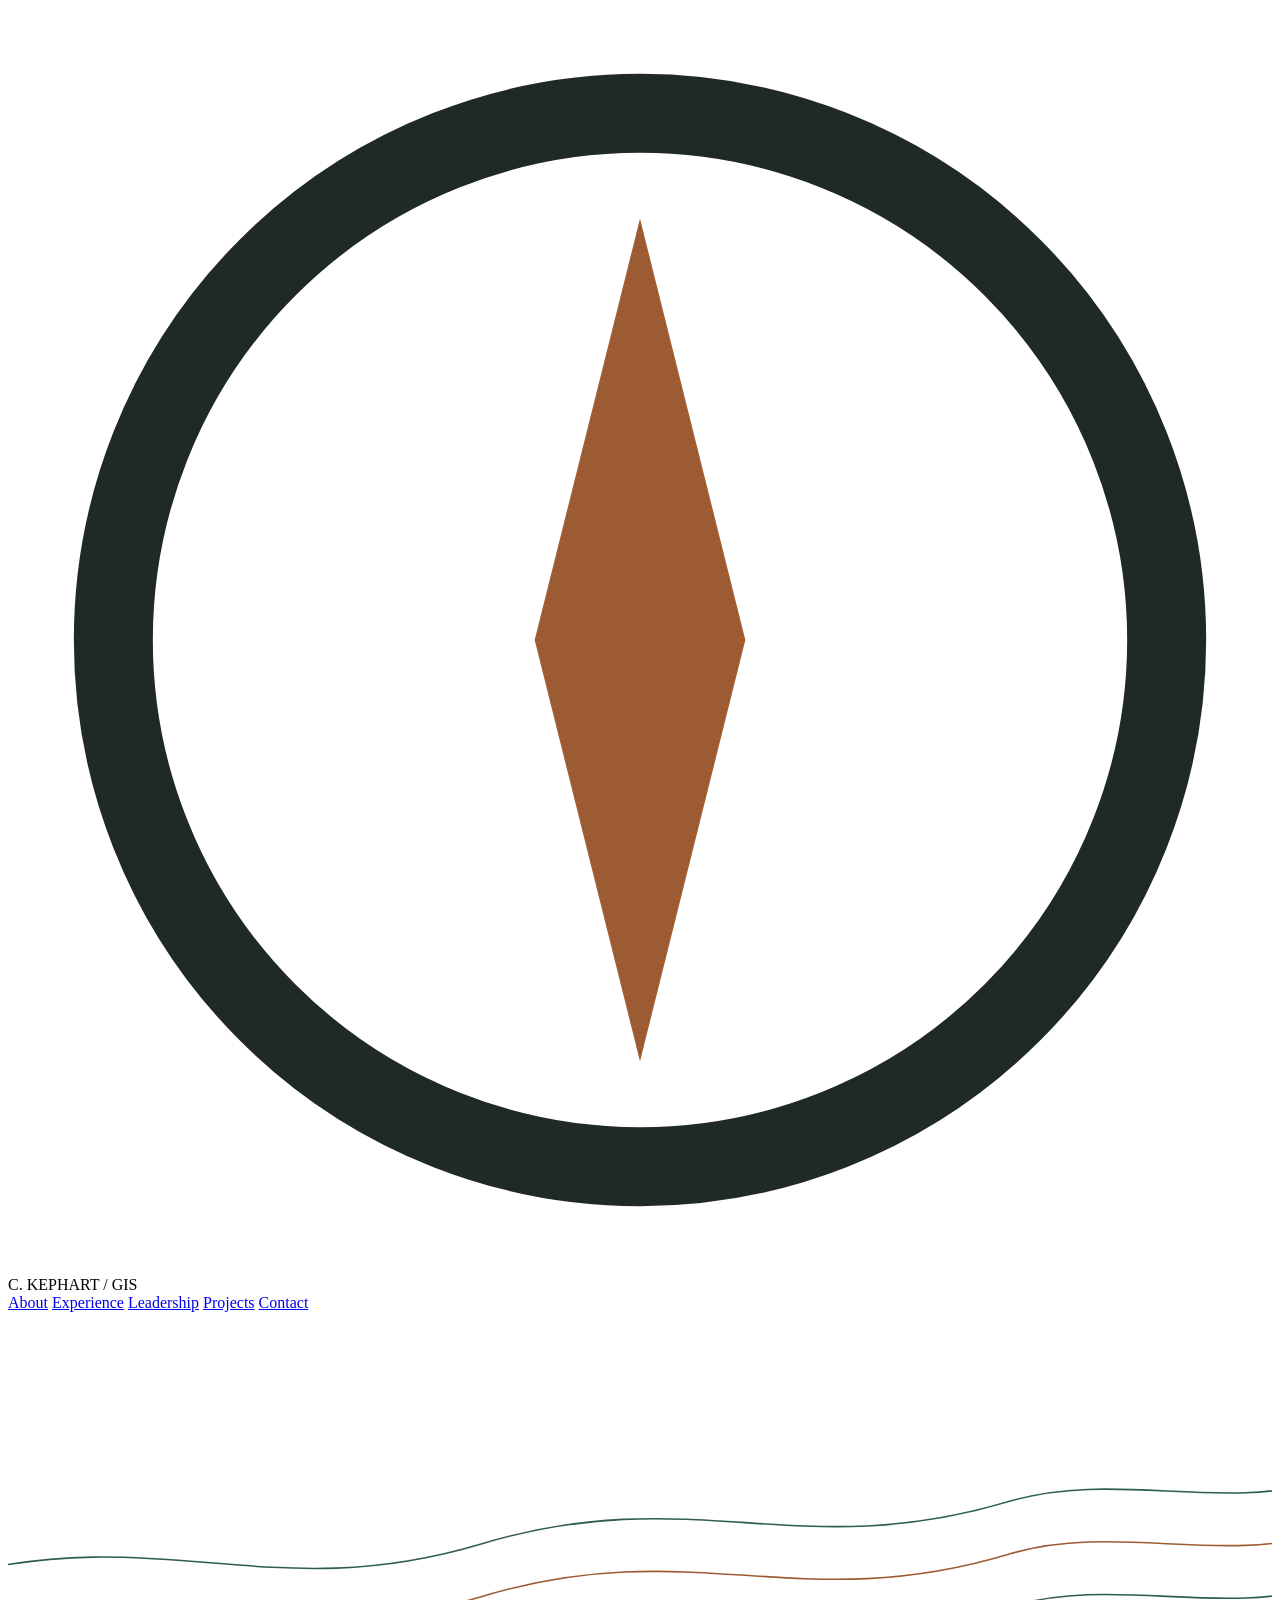
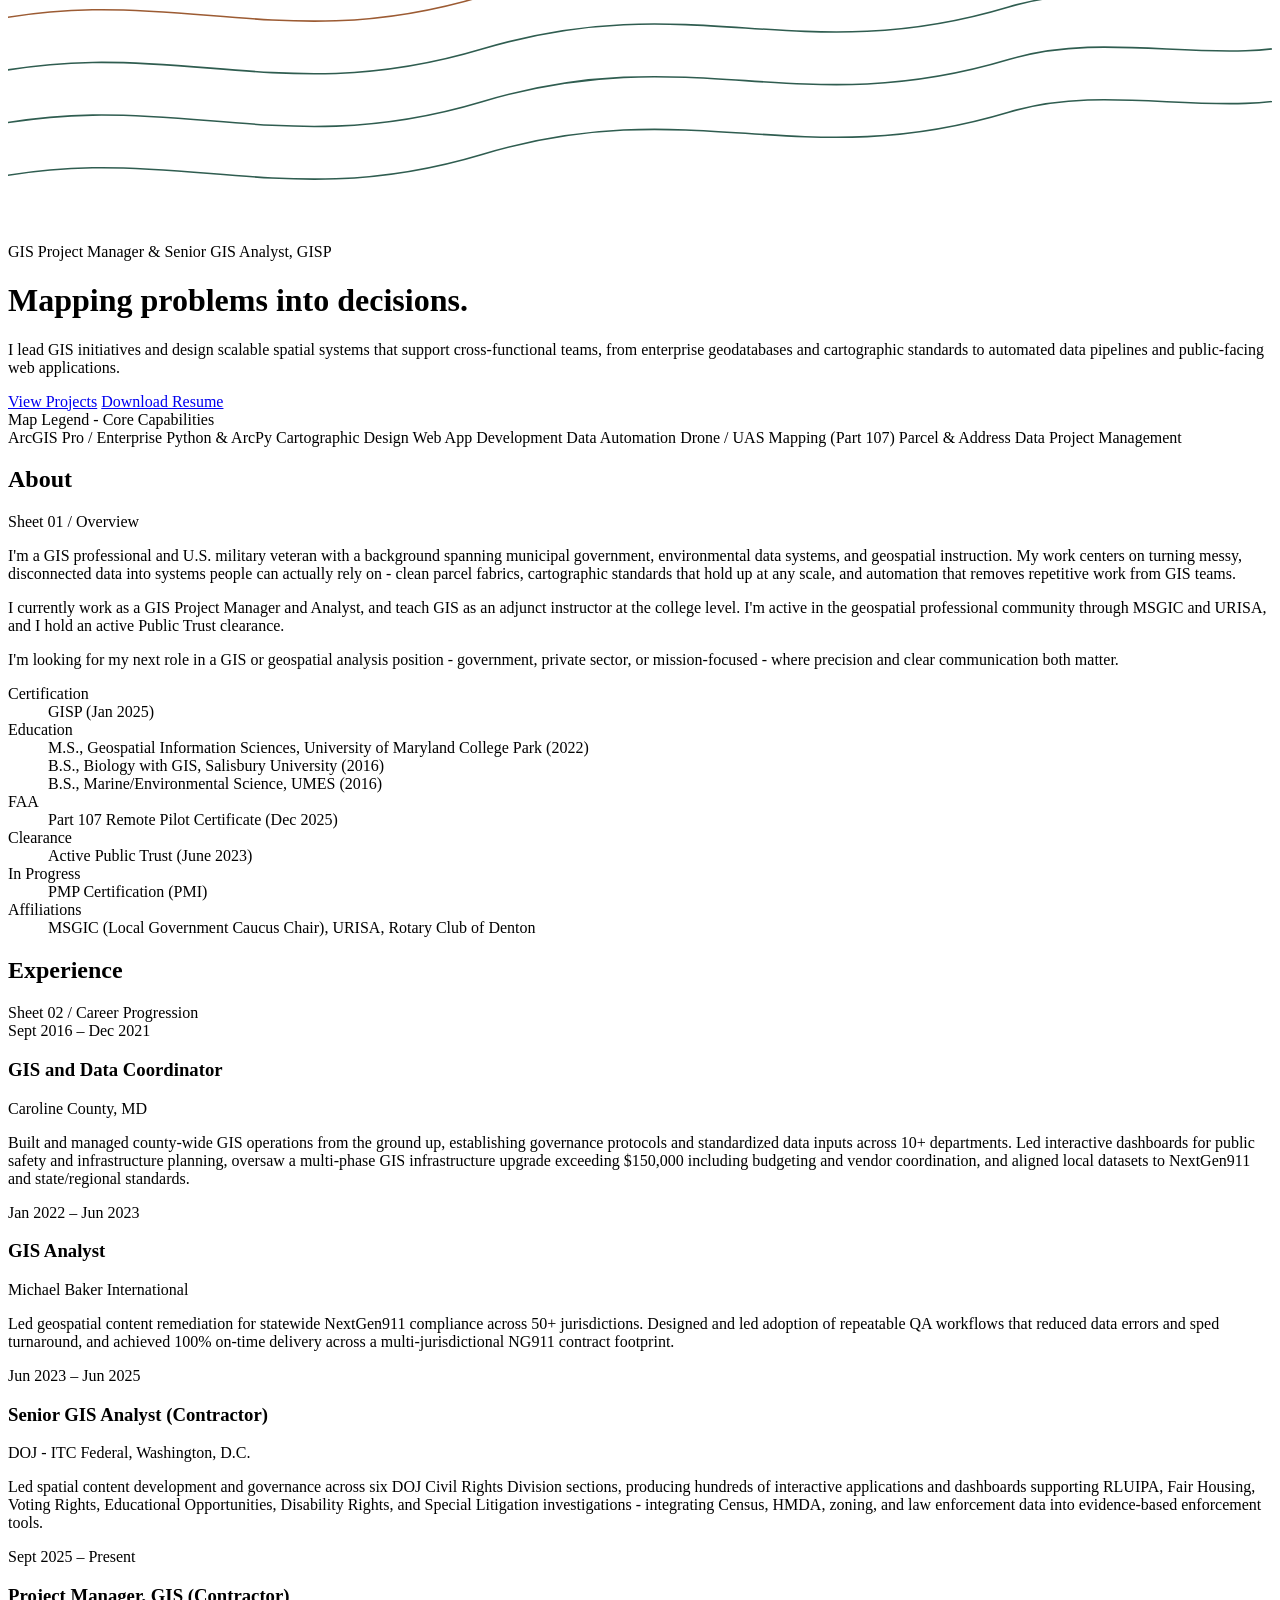
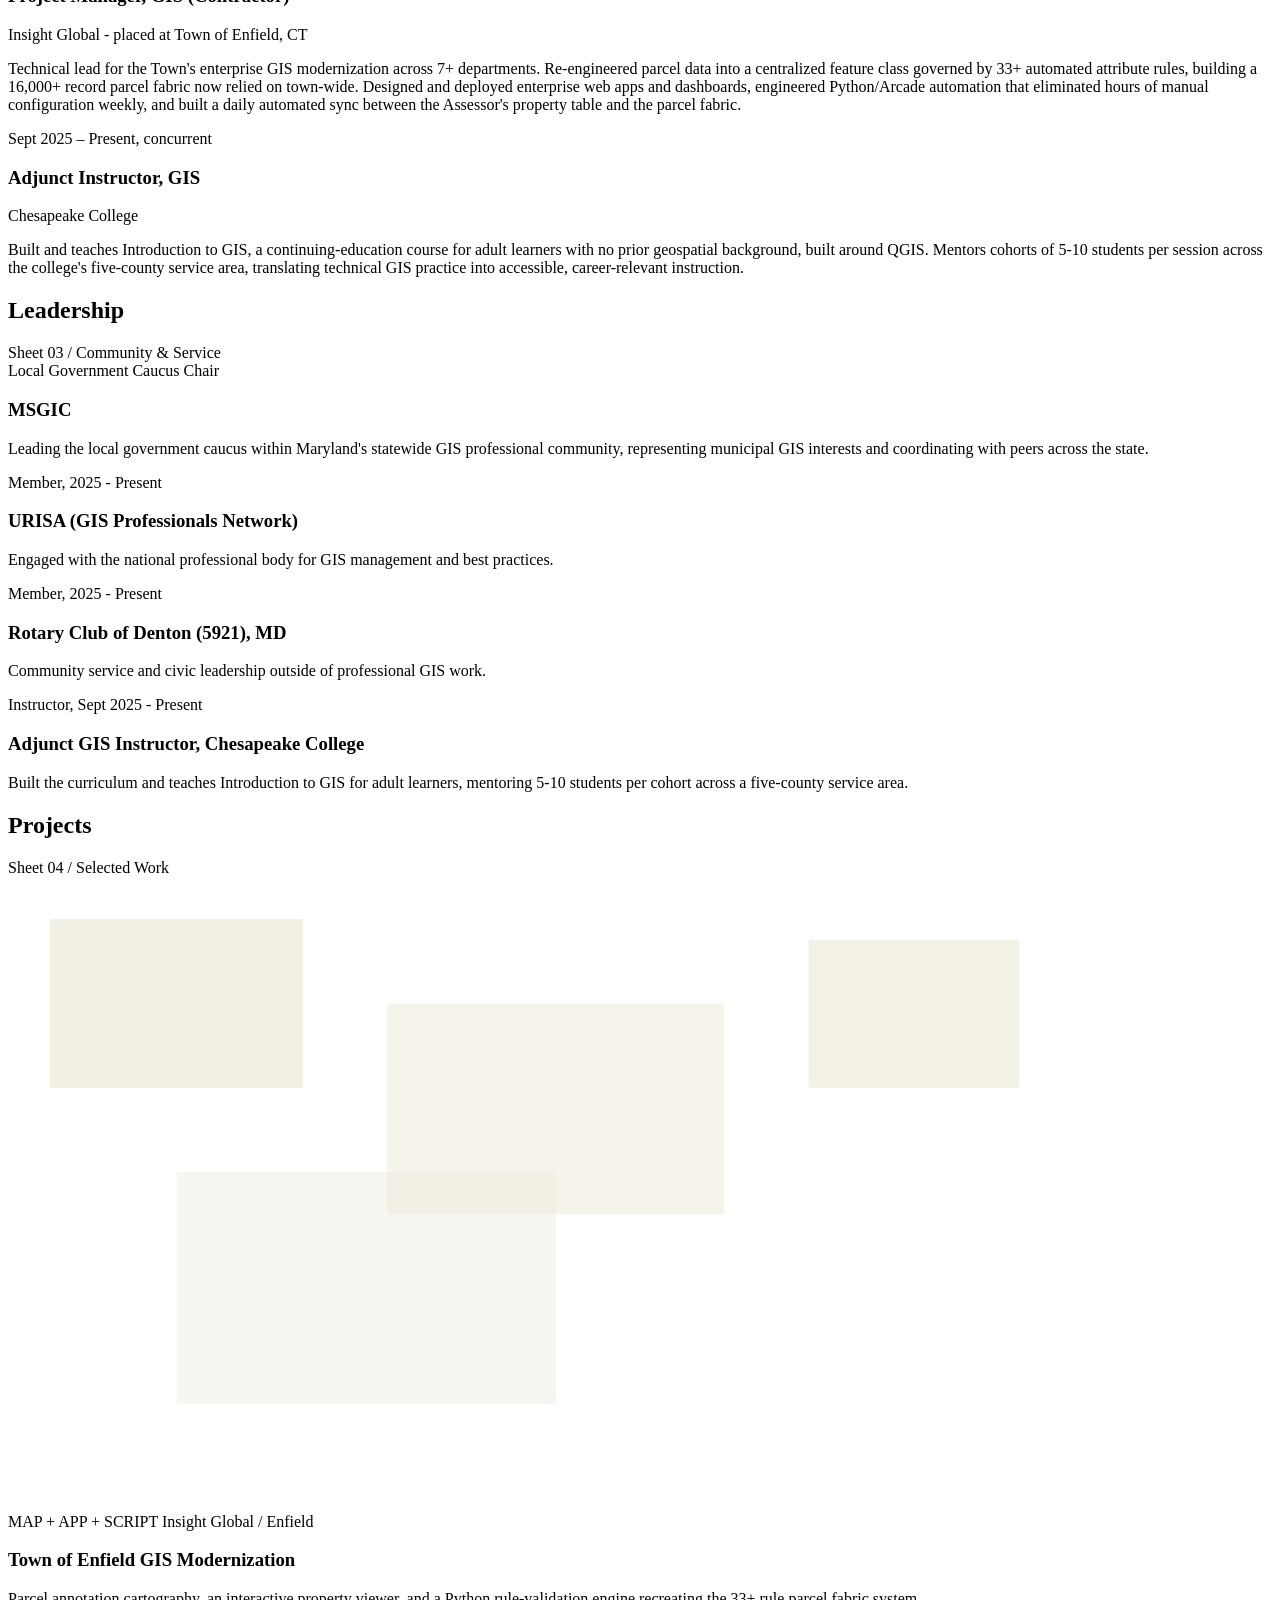
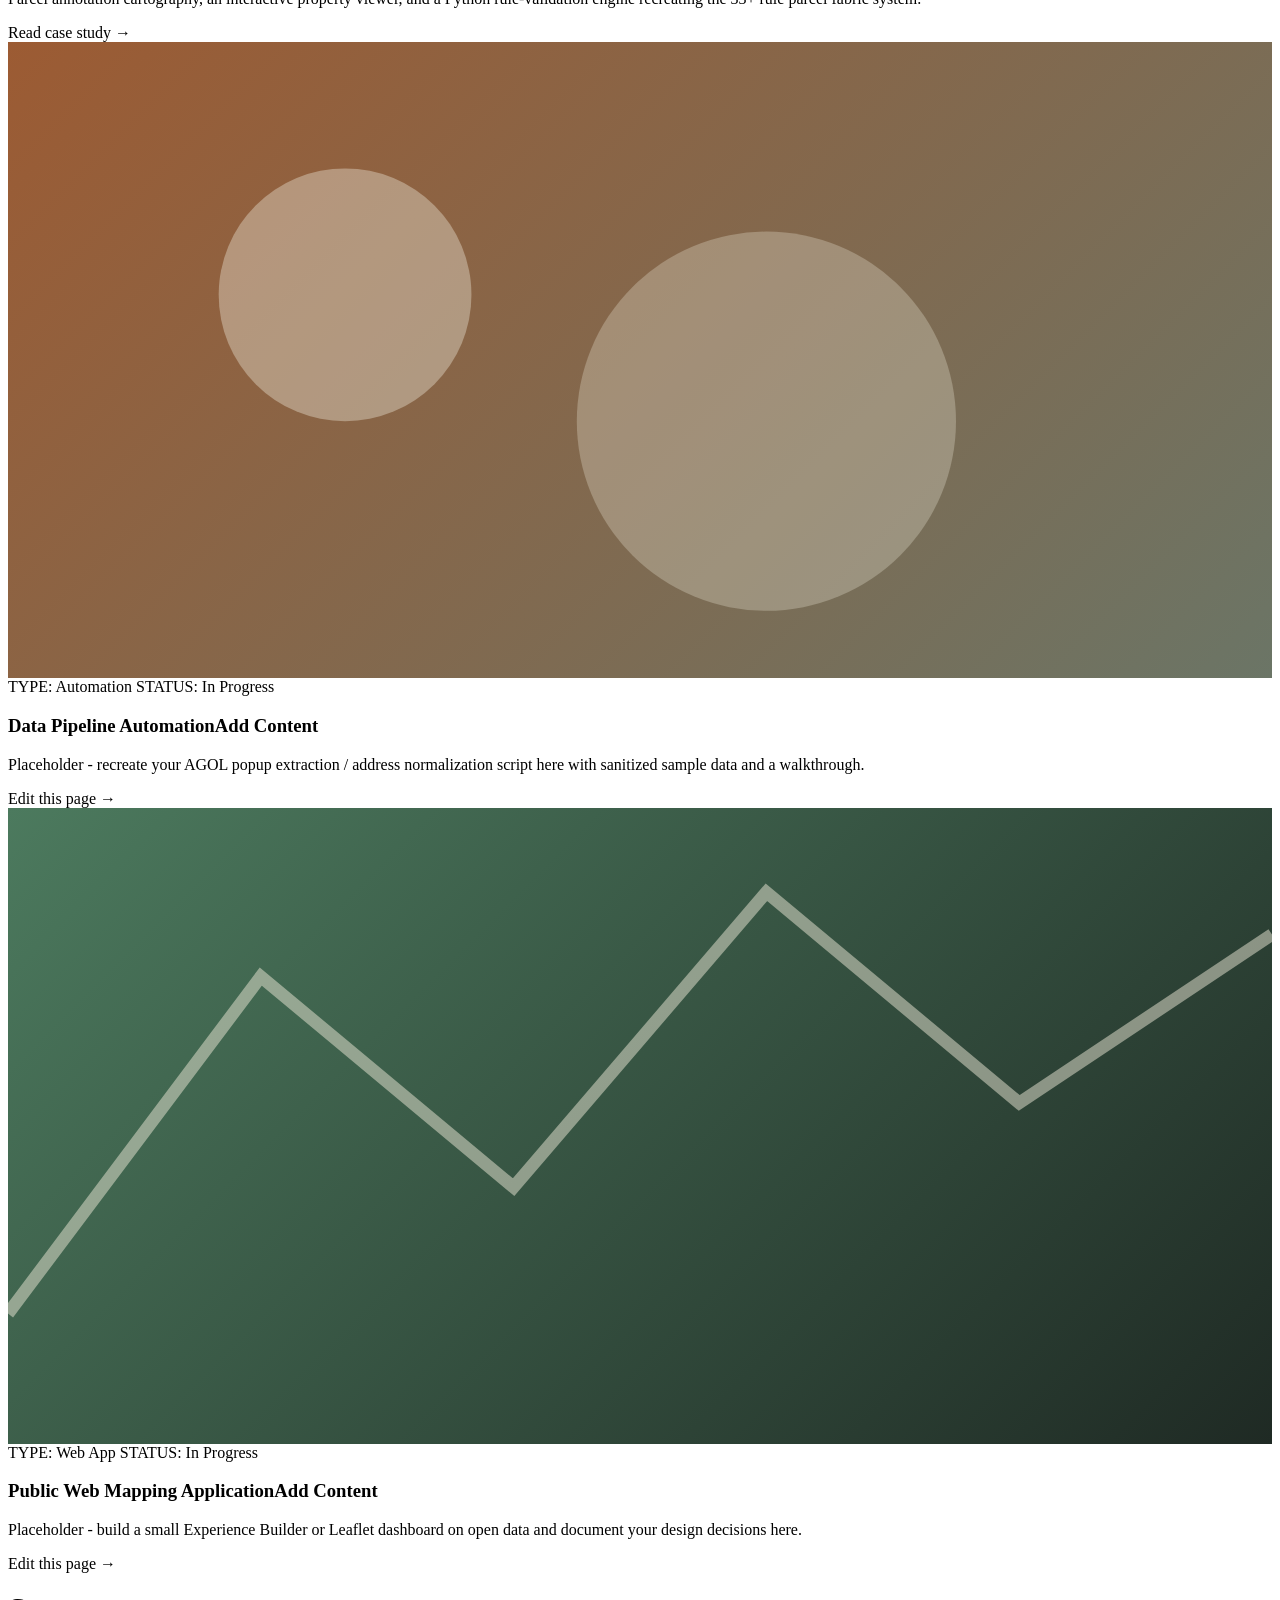
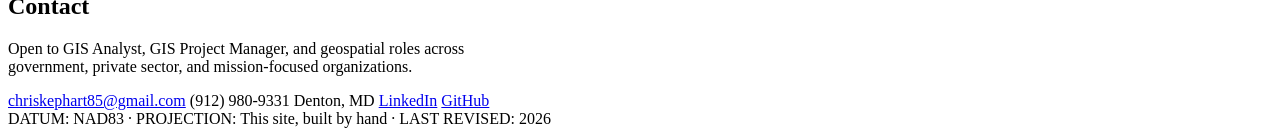
==== index.html @ 00f63c6f "Add files via upload" ====
<!DOCTYPE html>
<html lang="en">
<head>
<meta charset="UTF-8">
<meta name="viewport" content="width=device-width, initial-scale=1.0">
<title>Chris Kephart, GISP - GIS Portfolio</title>
<meta name="description" content="GIS Project Manager & Analyst - cartography, geospatial automation, and web mapping portfolio.">
<link rel="preconnect" href="https://fonts.googleapis.com">
<link href="https://fonts.googleapis.com/css2?family=Space+Grotesk:wght@500;700&family=IBM+Plex+Sans:wght@400;500;600&family=IBM+Plex+Mono:wght@400;500&display=swap" rel="stylesheet">
<link rel="stylesheet" href="css/style.css">
</head>
<body>

<div class="chart-frame">
  <nav class="wrap">
    <div class="brand">
      <svg class="compass" viewBox="0 0 24 24" fill="none" xmlns="http://www.w3.org/2000/svg">
        <circle cx="12" cy="12" r="10" stroke="#1F2A24" stroke-width="1.5"/>
        <path d="M12 4L14 12L12 20L10 12L12 4Z" fill="#9C5B33"/>
      </svg>
      C. KEPHART / GIS
    </div>
    <div class="nav-links">
      <a href="#about">About</a>
      <a href="#experience">Experience</a>
      <a href="#leadership">Leadership</a>
      <a href="#projects">Projects</a>
      <a href="#contact">Contact</a>
    </div>
  </nav>
</div>

<header class="hero">
  <svg class="contour-bg" viewBox="0 0 1200 500" preserveAspectRatio="none" xmlns="http://www.w3.org/2000/svg">
    <path d="M-50,450 C150,400 250,480 450,420 C650,360 750,440 950,380 C1050,350 1150,390 1250,360" stroke="#2F5D50" stroke-width="1.5" fill="none"/>
    <path d="M-50,400 C150,350 250,430 450,370 C650,310 750,390 950,330 C1050,300 1150,340 1250,310" stroke="#2F5D50" stroke-width="1.5" fill="none"/>
    <path d="M-50,350 C150,300 250,380 450,320 C650,260 750,340 950,280 C1050,250 1150,290 1250,260" stroke="#2F5D50" stroke-width="1.5" fill="none"/>
    <path d="M-50,300 C150,250 250,330 450,270 C650,210 750,290 950,230 C1050,200 1150,240 1250,210" stroke="#9C5B33" stroke-width="1.5" fill="none"/>
    <path d="M-50,250 C150,200 250,280 450,220 C650,160 750,240 950,180 C1050,150 1150,190 1250,160" stroke="#2F5D50" stroke-width="1.5" fill="none"/>
  </svg>
  <div class="wrap">
    <div class="eyebrow">GIS Project Manager &amp; Senior GIS Analyst, GISP</div>
    <h1>Mapping problems into decisions.</h1>
    <p class="lede">I lead GIS initiatives and design scalable spatial systems that support cross-functional teams, from enterprise geodatabases and cartographic standards to automated data pipelines and public-facing web applications.</p>
    <div class="hero-actions">
      <a href="#projects" class="btn">View Projects</a>
      <a href="assets/resume.pdf" class="btn btn-outline">Download Resume</a>
    </div>

    <div class="legend-box">
      <div class="legend-title">Map Legend - Core Capabilities</div>
      <div class="legend-grid">
        <span>ArcGIS Pro / Enterprise</span>
        <span>Python &amp; ArcPy</span>
        <span>Cartographic Design</span>
        <span>Web App Development</span>
        <span>Data Automation</span>
        <span>Drone / UAS Mapping (Part 107)</span>
        <span>Parcel &amp; Address Data</span>
        <span>Project Management</span>
      </div>
    </div>
  </div>
</header>

<section id="about">
  <div class="wrap">
    <div class="section-head">
      <h2>About</h2>
      <span class="section-tag">Sheet 01 / Overview</span>
    </div>
    <div class="about-grid">
      <div>
        <p>I'm a GIS professional and U.S. military veteran with a background spanning municipal government, environmental data systems, and geospatial instruction. My work centers on turning messy, disconnected data into systems people can actually rely on - clean parcel fabrics, cartographic standards that hold up at any scale, and automation that removes repetitive work from GIS teams.</p>
        <p>I currently work as a GIS Project Manager and Analyst, and teach GIS as an adjunct instructor at the college level. I'm active in the geospatial professional community through MSGIC and URISA, and I hold an active Public Trust clearance.</p>
        <p>I'm looking for my next role in a GIS or geospatial analysis position - government, private sector, or mission-focused - where precision and clear communication both matter.</p>
      </div>
      <dl class="credentials">
        <dt>Certification</dt>
        <dd>GISP (Jan 2025)</dd>
        <dt>Education</dt>
        <dd>M.S., Geospatial Information Sciences, University of Maryland College Park (2022)</dd>
        <dd>B.S., Biology with GIS, Salisbury University (2016)</dd>
        <dd>B.S., Marine/Environmental Science, UMES (2016)</dd>
        <dt>FAA</dt>
        <dd>Part 107 Remote Pilot Certificate (Dec 2025)</dd>
        <dt>Clearance</dt>
        <dd>Active Public Trust (June 2023)</dd>
        <dt>In Progress</dt>
        <dd>PMP Certification (PMI)</dd>
        <dt>Affiliations</dt>
        <dd>MSGIC (Local Government Caucus Chair), URISA, Rotary Club of Denton</dd>
      </dl>
    </div>
  </div>
</section>

<section id="experience">
  <div class="wrap">
    <div class="section-head">
      <h2>Experience</h2>
      <span class="section-tag">Sheet 02 / Career Progression</span>
    </div>
    <div class="timeline">

      <div class="timeline-item">
        <span class="role-date">Sept 2016 – Dec 2021</span>
        <h3>GIS and Data Coordinator</h3>
        <span class="employer">Caroline County, MD</span>
        <p>Built and managed county-wide GIS operations from the ground up, establishing governance protocols and standardized data inputs across 10+ departments. Led interactive dashboards for public safety and infrastructure planning, oversaw a multi-phase GIS infrastructure upgrade exceeding $150,000 including budgeting and vendor coordination, and aligned local datasets to NextGen911 and state/regional standards.</p>
      </div>

      <div class="timeline-item">
        <span class="role-date">Jan 2022 – Jun 2023</span>
        <h3>GIS Analyst</h3>
        <span class="employer">Michael Baker International</span>
        <p>Led geospatial content remediation for statewide NextGen911 compliance across 50+ jurisdictions. Designed and led adoption of repeatable QA workflows that reduced data errors and sped turnaround, and achieved 100% on-time delivery across a multi-jurisdictional NG911 contract footprint.</p>
      </div>

      <div class="timeline-item">
        <span class="role-date">Jun 2023 – Jun 2025</span>
        <h3>Senior GIS Analyst (Contractor)</h3>
        <span class="employer">DOJ - ITC Federal, Washington, D.C.</span>
        <p>Led spatial content development and governance across six DOJ Civil Rights Division sections, producing hundreds of interactive applications and dashboards supporting RLUIPA, Fair Housing, Voting Rights, Educational Opportunities, Disability Rights, and Special Litigation investigations - integrating Census, HMDA, zoning, and law enforcement data into evidence-based enforcement tools.</p>
      </div>

      <div class="timeline-item">
        <span class="role-date">Sept 2025 – Present</span>
        <h3>Project Manager, GIS (Contractor)</h3>
        <span class="employer">Insight Global - placed at Town of Enfield, CT</span>
        <p>Technical lead for the Town's enterprise GIS modernization across 7+ departments. Re-engineered parcel data into a centralized feature class governed by 33+ automated attribute rules, building a 16,000+ record parcel fabric now relied on town-wide. Designed and deployed enterprise web apps and dashboards, engineered Python/Arcade automation that eliminated hours of manual configuration weekly, and built a daily automated sync between the Assessor's property table and the parcel fabric.</p>
      </div>

      <div class="timeline-item">
        <span class="role-date">Sept 2025 – Present, concurrent</span>
        <h3>Adjunct Instructor, GIS</h3>
        <span class="employer">Chesapeake College</span>
        <p>Built and teaches Introduction to GIS, a continuing-education course for adult learners with no prior geospatial background, built around QGIS. Mentors cohorts of 5-10 students per session across the college's five-county service area, translating technical GIS practice into accessible, career-relevant instruction.</p>
      </div>

    </div>
  </div>
</section>

<section id="leadership">
  <div class="wrap">
    <div class="section-head">
      <h2>Leadership</h2>
      <span class="section-tag">Sheet 03 / Community &amp; Service</span>
    </div>
    <div class="leadership-grid">
      <div class="leadership-card">
        <span class="role-tag">Local Government Caucus Chair</span>
        <h3>MSGIC</h3>
        <p>Leading the local government caucus within Maryland's statewide GIS professional community, representing municipal GIS interests and coordinating with peers across the state.</p>
      </div>
      <div class="leadership-card">
        <span class="role-tag">Member, 2025 - Present</span>
        <h3>URISA (GIS Professionals Network)</h3>
        <p>Engaged with the national professional body for GIS management and best practices.</p>
      </div>
      <div class="leadership-card">
        <span class="role-tag">Member, 2025 - Present</span>
        <h3>Rotary Club of Denton (5921), MD</h3>
        <p>Community service and civic leadership outside of professional GIS work.</p>
      </div>
      <div class="leadership-card">
        <span class="role-tag">Instructor, Sept 2025 - Present</span>
        <h3>Adjunct GIS Instructor, Chesapeake College</h3>
        <p>Built the curriculum and teaches Introduction to GIS for adult learners, mentoring 5-10 students per cohort across a five-county service area.</p>
      </div>
    </div>
  </div>
</section>

<section id="projects">
  <div class="wrap">
    <div class="section-head">
      <h2>Projects</h2>
      <span class="section-tag">Sheet 04 / Selected Work</span>
    </div>
    <div class="projects-grid">

      <a class="sheet" href="projects/enfield-gis-modernization.html" style="text-decoration:none; color:inherit;">
        <div class="sheet-thumb">
          <svg viewBox="0 0 300 150" xmlns="http://www.w3.org/2000/svg">
            <rect x="10" y="10" width="60" height="40" fill="#ECE7D6" opacity="0.7"/>
            <rect x="90" y="30" width="80" height="50" fill="#ECE7D6" opacity="0.5"/>
            <rect x="190" y="15" width="50" height="35" fill="#ECE7D6" opacity="0.6"/>
            <rect x="40" y="70" width="90" height="55" fill="#ECE7D6" opacity="0.4"/>
          </svg>
        </div>
        <div class="sheet-body">
          <div class="sheet-marginalia">
            <span>MAP + APP + SCRIPT</span>
            <span>Insight Global / Enfield</span>
          </div>
          <h3>Town of Enfield GIS Modernization</h3>
          <p>Parcel annotation cartography, an interactive property viewer, and a Python rule-validation engine recreating the 33+ rule parcel fabric system.</p>
          <div class="sheet-link">Read case study →</div>
        </div>
      </a>

      <a class="sheet" href="projects/template.html" style="text-decoration:none; color:inherit;">
        <div class="sheet-thumb" style="background:linear-gradient(135deg,#9C5B33,#6B7566);">
          <svg viewBox="0 0 300 150" xmlns="http://www.w3.org/2000/svg">
            <circle cx="80" cy="60" r="30" fill="#ECE7D6" opacity="0.4"/>
            <circle cx="180" cy="90" r="45" fill="#ECE7D6" opacity="0.3"/>
          </svg>
        </div>
        <div class="sheet-body">
          <div class="sheet-marginalia">
            <span>TYPE: Automation</span>
            <span>STATUS: In Progress</span>
          </div>
          <h3>Data Pipeline Automation<span class="status-tag">Add Content</span></h3>
          <p>Placeholder - recreate your AGOL popup extraction / address normalization script here with sanitized sample data and a walkthrough.</p>
          <div class="sheet-link">Edit this page →</div>
        </div>
      </a>

      <a class="sheet" href="projects/template.html" style="text-decoration:none; color:inherit;">
        <div class="sheet-thumb" style="background:linear-gradient(135deg,#4C7A5E,#1F2A24);">
          <svg viewBox="0 0 300 150" xmlns="http://www.w3.org/2000/svg">
            <path d="M0,120 L60,40 L120,90 L180,20 L240,70 L300,30" stroke="#ECE7D6" stroke-width="3" fill="none" opacity="0.5"/>
          </svg>
        </div>
        <div class="sheet-body">
          <div class="sheet-marginalia">
            <span>TYPE: Web App</span>
            <span>STATUS: In Progress</span>
          </div>
          <h3>Public Web Mapping Application<span class="status-tag">Add Content</span></h3>
          <p>Placeholder - build a small Experience Builder or Leaflet dashboard on open data and document your design decisions here.</p>
          <div class="sheet-link">Edit this page →</div>
        </div>
      </a>

    </div>
  </div>
</section>

<footer id="contact">
  <div class="wrap">
    <h2>Contact</h2>
    <p style="max-width: 60ch;">Open to GIS Analyst, GIS Project Manager, and geospatial roles across government, private sector, and mission-focused organizations.</p>
    <div class="contact-row">
      <a href="mailto:chriskephart85@gmail.com">chriskephart85@gmail.com</a>
      <span class="mono">(912) 980-9331</span>
      <span class="mono">Denton, MD</span>
      <a href="https://www.linkedin.com/in/your-profile" target="_blank" rel="noopener">LinkedIn</a>
      <a href="https://github.com/your-username" target="_blank" rel="noopener">GitHub</a>
    </div>
    <div class="foot-note">DATUM: NAD83 · PROJECTION: This site, built by hand · LAST REVISED: 2026</div>
  </div>
</footer>

</body>
</html>
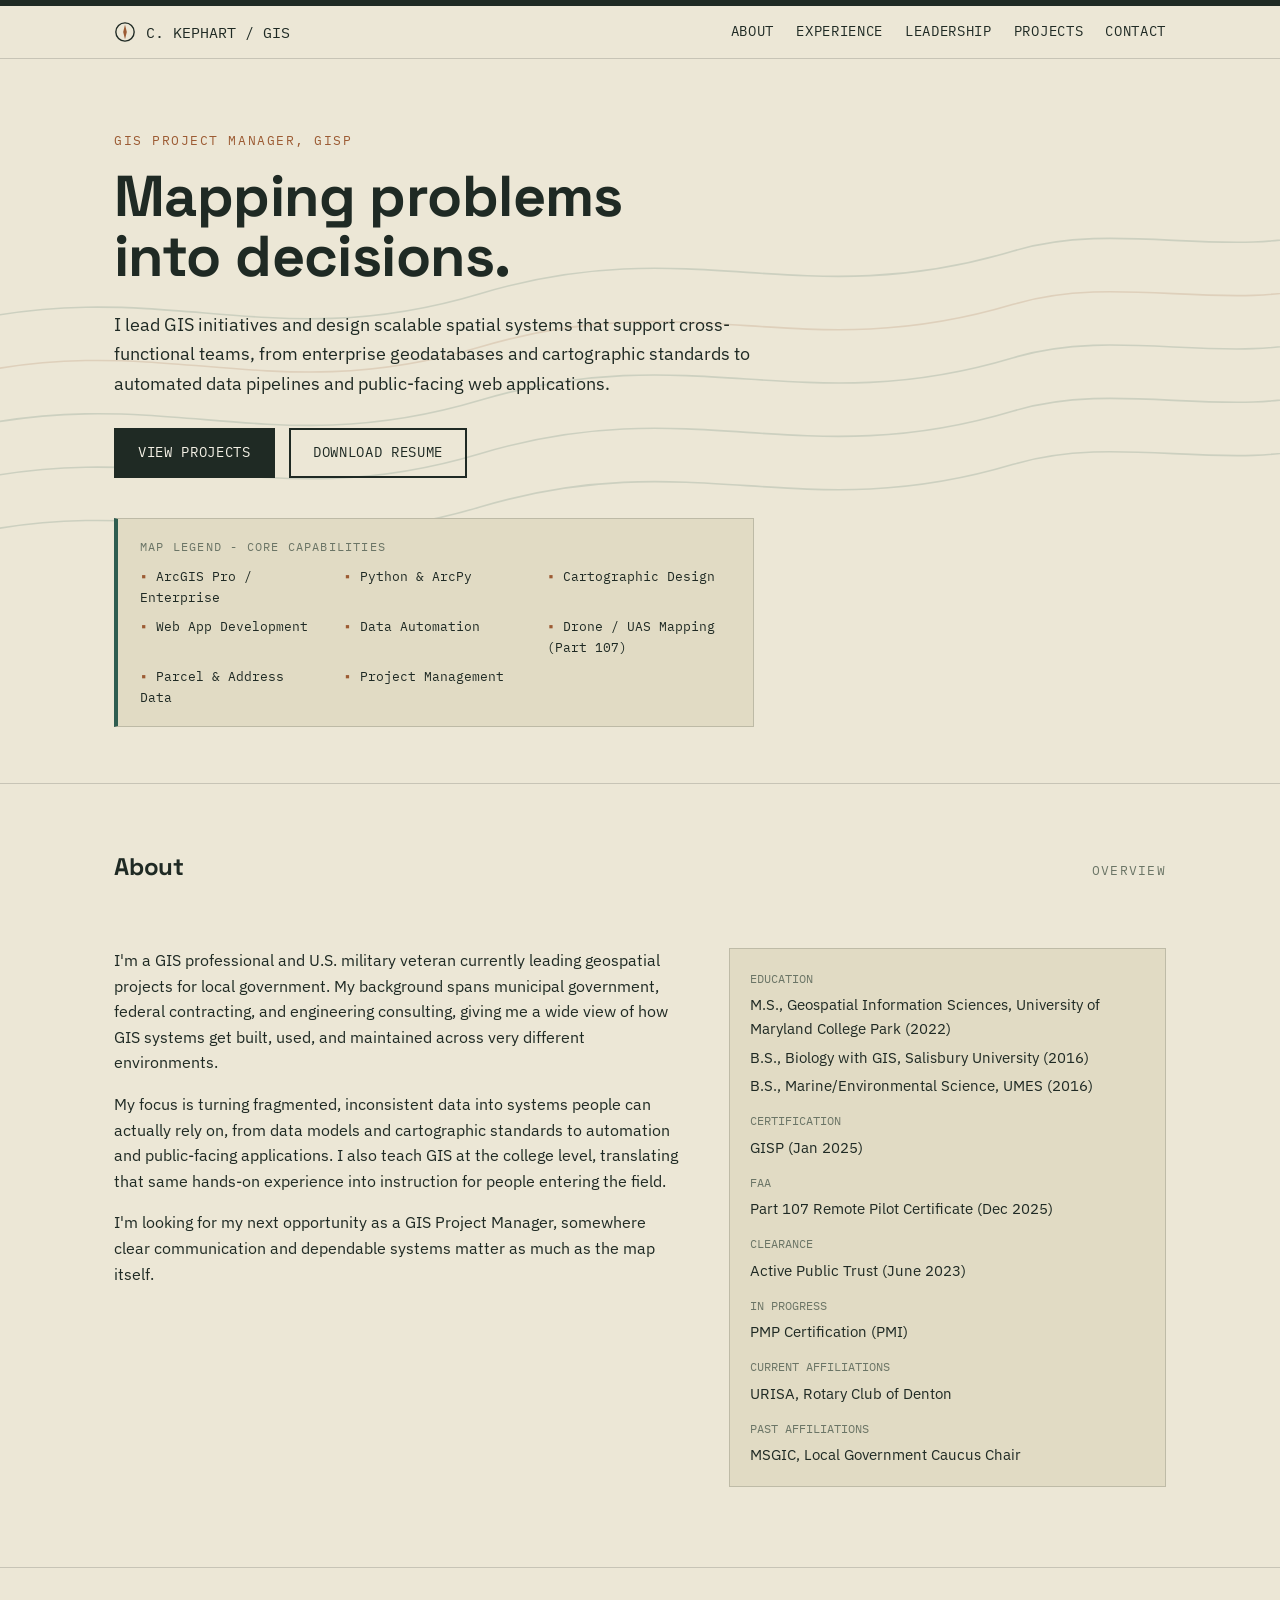
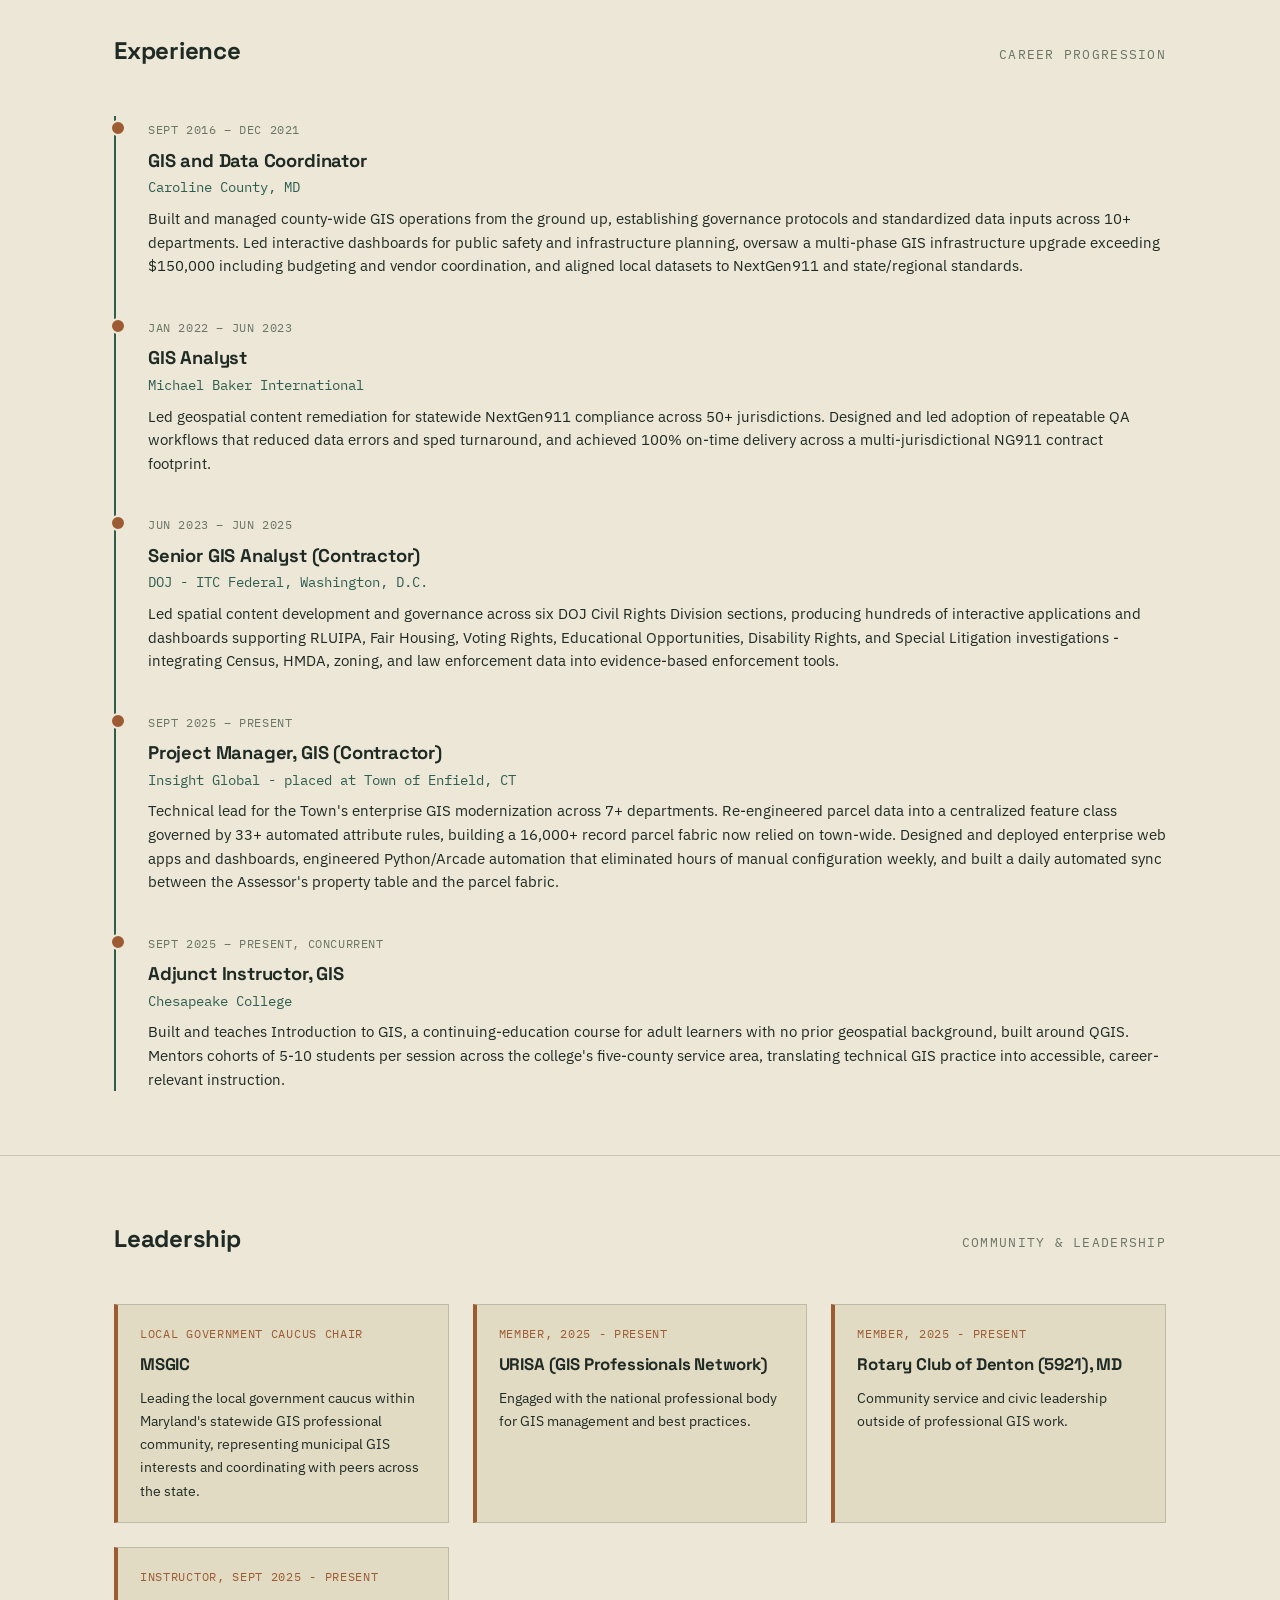
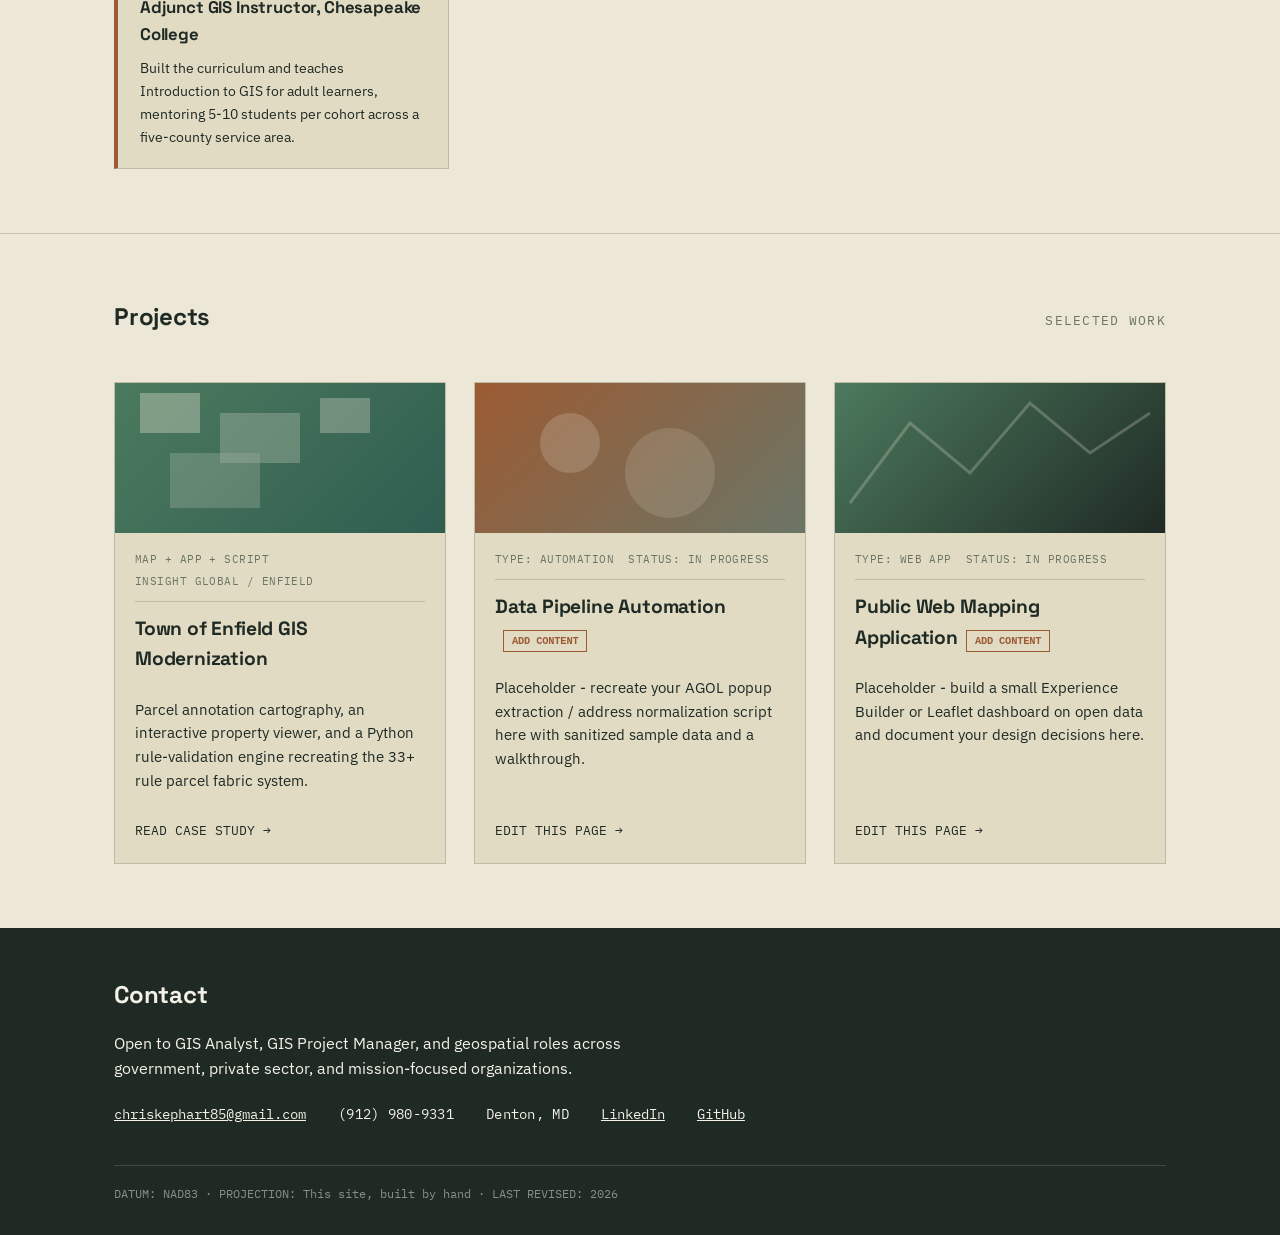
==== commit bccd2c96: "Add files via upload" ====
--- a/index.html
+++ b/index.html
@@ -39,7 +39,7 @@
     <path d="M-50,250 C150,200 250,280 450,220 C650,160 750,240 950,180 C1050,150 1150,190 1250,160" stroke="#2F5D50" stroke-width="1.5" fill="none"/>
   </svg>
   <div class="wrap">
-    <div class="eyebrow">GIS Project Manager &amp; Senior GIS Analyst, GISP</div>
+    <div class="eyebrow">GIS Project Manager, GISP</div>
     <h1>Mapping problems into decisions.</h1>
     <p class="lede">I lead GIS initiatives and design scalable spatial systems that support cross-functional teams, from enterprise geodatabases and cartographic standards to automated data pipelines and public-facing web applications.</p>
     <div class="hero-actions">
@@ -47,9 +47,9 @@
       <a href="assets/resume.pdf" class="btn btn-outline">Download Resume</a>
     </div>
 
-    <div class="legend-box">
+    <div class="legend-box legend-box-large">
       <div class="legend-title">Map Legend - Core Capabilities</div>
-      <div class="legend-grid">
+      <div class="legend-grid legend-grid-large">
         <span>ArcGIS Pro / Enterprise</span>
         <span>Python &amp; ArcPy</span>
         <span>Cartographic Design</span>
@@ -67,29 +67,31 @@
   <div class="wrap">
     <div class="section-head">
       <h2>About</h2>
-      <span class="section-tag">Sheet 01 / Overview</span>
+      <span class="section-tag">Overview</span>
     </div>
     <div class="about-grid">
       <div>
-        <p>I'm a GIS professional and U.S. military veteran with a background spanning municipal government, environmental data systems, and geospatial instruction. My work centers on turning messy, disconnected data into systems people can actually rely on - clean parcel fabrics, cartographic standards that hold up at any scale, and automation that removes repetitive work from GIS teams.</p>
-        <p>I currently work as a GIS Project Manager and Analyst, and teach GIS as an adjunct instructor at the college level. I'm active in the geospatial professional community through MSGIC and URISA, and I hold an active Public Trust clearance.</p>
-        <p>I'm looking for my next role in a GIS or geospatial analysis position - government, private sector, or mission-focused - where precision and clear communication both matter.</p>
+        <p>I'm a GIS professional and U.S. military veteran currently leading geospatial projects for local government. My background spans municipal government, federal contracting, and engineering consulting, giving me a wide view of how GIS systems get built, used, and maintained across very different environments.</p>
+        <p>My focus is turning fragmented, inconsistent data into systems people can actually rely on, from data models and cartographic standards to automation and public-facing applications. I also teach GIS at the college level, translating that same hands-on experience into instruction for people entering the field.</p>
+        <p>I'm looking for my next opportunity as a GIS Project Manager, somewhere clear communication and dependable systems matter as much as the map itself.</p>
       </div>
       <dl class="credentials">
-        <dt>Certification</dt>
-        <dd>GISP (Jan 2025)</dd>
         <dt>Education</dt>
         <dd>M.S., Geospatial Information Sciences, University of Maryland College Park (2022)</dd>
         <dd>B.S., Biology with GIS, Salisbury University (2016)</dd>
         <dd>B.S., Marine/Environmental Science, UMES (2016)</dd>
+        <dt>Certification</dt>
+        <dd>GISP (Jan 2025)</dd>
         <dt>FAA</dt>
         <dd>Part 107 Remote Pilot Certificate (Dec 2025)</dd>
         <dt>Clearance</dt>
         <dd>Active Public Trust (June 2023)</dd>
         <dt>In Progress</dt>
         <dd>PMP Certification (PMI)</dd>
-        <dt>Affiliations</dt>
-        <dd>MSGIC (Local Government Caucus Chair), URISA, Rotary Club of Denton</dd>
+        <dt>Current Affiliations</dt>
+        <dd>URISA, Rotary Club of Denton</dd>
+        <dt>Past Affiliations</dt>
+        <dd>MSGIC, Local Government Caucus Chair</dd>
       </dl>
     </div>
   </div>
@@ -99,7 +101,7 @@
   <div class="wrap">
     <div class="section-head">
       <h2>Experience</h2>
-      <span class="section-tag">Sheet 02 / Career Progression</span>
+      <span class="section-tag">Career Progression</span>
     </div>
     <div class="timeline">
 
@@ -146,7 +148,7 @@
   <div class="wrap">
     <div class="section-head">
       <h2>Leadership</h2>
-      <span class="section-tag">Sheet 03 / Community &amp; Service</span>
+      <span class="section-tag">Community &amp; Leadership</span>
     </div>
     <div class="leadership-grid">
       <div class="leadership-card">
@@ -177,7 +179,7 @@
   <div class="wrap">
     <div class="section-head">
       <h2>Projects</h2>
-      <span class="section-tag">Sheet 04 / Selected Work</span>
+      <span class="section-tag">Selected Work</span>
     </div>
     <div class="projects-grid">
 
--- a/css/style.css
+++ b/css/style.css
@@ -0,0 +1,544 @@
+/* ============================================
+   TOKENS
+   ============================================ */
+:root {
+  --ink: #1F2A24;
+  --forest: #2F5D50;
+  --forest-light: #4C7A5E;
+  --rust: #9C5B33;
+  --slate: #6B7566;
+  --paper: #ECE7D6;
+  --paper-dark: #E1DBC4;
+  --paper-darker: #D3CBAE;
+  --cream-text: #F4F1E6;
+
+  --font-display: 'Space Grotesk', sans-serif;
+  --font-body: 'IBM Plex Sans', sans-serif;
+  --font-mono: 'IBM Plex Mono', monospace;
+
+  --border-hairline: 1px solid rgba(31, 42, 36, 0.18);
+  --max-width: 1100px;
+}
+
+* { box-sizing: border-box; }
+
+html { scroll-behavior: smooth; }
+
+@media (prefers-reduced-motion: reduce) {
+  html { scroll-behavior: auto; }
+  *, *::before, *::after {
+    animation-duration: 0.01ms !important;
+    animation-iteration-count: 1 !important;
+    transition-duration: 0.01ms !important;
+  }
+}
+
+body {
+  margin: 0;
+  background: var(--paper);
+  color: var(--ink);
+  font-family: var(--font-body);
+  font-size: 16px;
+  line-height: 1.6;
+}
+
+a { color: var(--forest); text-decoration: none; }
+a:hover { text-decoration: underline; }
+a:focus-visible, button:focus-visible {
+  outline: 2px solid var(--rust);
+  outline-offset: 3px;
+}
+
+h1, h2, h3 {
+  font-family: var(--font-display);
+  color: var(--ink);
+  margin: 0 0 0.4em 0;
+  letter-spacing: -0.01em;
+}
+
+.mono {
+  font-family: var(--font-mono);
+  letter-spacing: 0.02em;
+}
+
+.wrap {
+  max-width: var(--max-width);
+  margin: 0 auto;
+  padding: 0 24px;
+}
+
+/* ============================================
+   TOP FRAME / NAV — border like a chart sheet
+   ============================================ */
+.chart-frame {
+  border-top: 6px solid var(--ink);
+  border-bottom: var(--border-hairline);
+  background: var(--paper);
+  position: sticky;
+  top: 0;
+  z-index: 50;
+}
+
+nav.wrap {
+  display: flex;
+  align-items: center;
+  justify-content: space-between;
+  padding-top: 14px;
+  padding-bottom: 14px;
+}
+
+.brand {
+  display: flex;
+  align-items: center;
+  gap: 10px;
+  font-family: var(--font-mono);
+  font-size: 0.95rem;
+  color: var(--ink);
+}
+
+.compass {
+  width: 22px;
+  height: 22px;
+  flex-shrink: 0;
+}
+
+.nav-links {
+  display: flex;
+  gap: 22px;
+  font-family: var(--font-mono);
+  font-size: 0.85rem;
+  text-transform: uppercase;
+  letter-spacing: 0.05em;
+}
+
+.nav-links a { color: var(--ink); }
+.nav-links a:hover { color: var(--forest); text-decoration: none; border-bottom: 2px solid var(--rust); }
+
+/* ============================================
+   HERO — styled like a map title block
+   ============================================ */
+.hero {
+  position: relative;
+  padding: 72px 0 56px;
+  overflow: hidden;
+  border-bottom: var(--border-hairline);
+}
+
+.contour-bg {
+  position: absolute;
+  inset: 0;
+  opacity: 0.16;
+  pointer-events: none;
+}
+
+.hero .wrap { position: relative; z-index: 1; }
+
+.eyebrow {
+  font-family: var(--font-mono);
+  font-size: 0.8rem;
+  text-transform: uppercase;
+  letter-spacing: 0.12em;
+  color: var(--rust);
+  margin-bottom: 14px;
+}
+
+.hero h1 {
+  font-size: clamp(2.2rem, 5vw, 3.6rem);
+  max-width: 15ch;
+  line-height: 1.05;
+}
+
+.hero p.lede {
+  max-width: 60ch;
+  font-size: 1.15rem;
+  color: var(--ink);
+  margin-top: 18px;
+}
+
+.hero-actions {
+  margin-top: 30px;
+  display: flex;
+  gap: 14px;
+  flex-wrap: wrap;
+}
+
+.btn {
+  font-family: var(--font-mono);
+  font-size: 0.85rem;
+  text-transform: uppercase;
+  letter-spacing: 0.05em;
+  padding: 12px 22px;
+  border: 2px solid var(--ink);
+  background: var(--ink);
+  color: var(--cream-text);
+  cursor: pointer;
+  display: inline-block;
+}
+.btn:hover { background: var(--forest); border-color: var(--forest); text-decoration: none; }
+
+.btn-outline {
+  background: transparent;
+  color: var(--ink);
+}
+.btn-outline:hover { background: var(--ink); color: var(--cream-text); }
+
+/* Title-block legend box */
+.legend-box {
+  margin-top: 40px;
+  border: var(--border-hairline);
+  border-left: 4px solid var(--forest);
+  background: var(--paper-dark);
+  padding: 18px 22px;
+  max-width: 640px;
+}
+
+.legend-box .legend-title {
+  font-family: var(--font-mono);
+  font-size: 0.75rem;
+  text-transform: uppercase;
+  letter-spacing: 0.1em;
+  color: var(--slate);
+  margin-bottom: 10px;
+}
+
+.legend-grid {
+  display: grid;
+  grid-template-columns: repeat(auto-fill, minmax(150px, 1fr));
+  gap: 8px 20px;
+  font-family: var(--font-mono);
+  font-size: 0.82rem;
+}
+
+.legend-grid span::before {
+  content: "▪";
+  color: var(--rust);
+  margin-right: 8px;
+}
+
+/* ============================================
+   SECTIONS
+   ============================================ */
+section { padding: 64px 0; }
+section + section { border-top: var(--border-hairline); }
+
+.section-head {
+  display: flex;
+  align-items: baseline;
+  justify-content: space-between;
+  margin-bottom: 36px;
+  flex-wrap: wrap;
+  gap: 10px;
+}
+
+.section-tag {
+  font-family: var(--font-mono);
+  font-size: 0.8rem;
+  color: var(--slate);
+  text-transform: uppercase;
+  letter-spacing: 0.1em;
+}
+
+/* About */
+.about-grid {
+  display: grid;
+  grid-template-columns: 1.3fr 1fr;
+  gap: 48px;
+}
+@media (max-width: 760px) {
+  .about-grid { grid-template-columns: 1fr; }
+}
+
+.credentials {
+  border: var(--border-hairline);
+  background: var(--paper-dark);
+  padding: 20px;
+}
+.credentials dt {
+  font-family: var(--font-mono);
+  font-size: 0.75rem;
+  text-transform: uppercase;
+  color: var(--slate);
+  margin-top: 14px;
+}
+.credentials dt:first-child { margin-top: 0; }
+.credentials dd {
+  margin: 4px 0 0 0;
+  font-size: 0.95rem;
+}
+
+/* Projects grid — "map sheets" */
+.projects-grid {
+  display: grid;
+  grid-template-columns: repeat(auto-fit, minmax(280px, 1fr));
+  gap: 28px;
+}
+
+.sheet {
+  border: var(--border-hairline);
+  background: var(--paper-dark);
+  display: flex;
+  flex-direction: column;
+  transition: transform 0.15s ease, box-shadow 0.15s ease;
+}
+.sheet:hover {
+  transform: translateY(-3px);
+  box-shadow: 4px 4px 0 var(--forest);
+}
+
+.sheet-thumb {
+  height: 150px;
+  background: linear-gradient(135deg, var(--forest-light), var(--forest));
+  position: relative;
+  overflow: hidden;
+}
+.sheet-thumb svg { width: 100%; height: 100%; opacity: 0.5; }
+
+.sheet-body { padding: 18px 20px 22px; flex: 1; display: flex; flex-direction: column; }
+
+.sheet-marginalia {
+  font-family: var(--font-mono);
+  font-size: 0.7rem;
+  color: var(--slate);
+  text-transform: uppercase;
+  letter-spacing: 0.04em;
+  border-bottom: var(--border-hairline);
+  padding-bottom: 10px;
+  margin-bottom: 12px;
+  display: flex;
+  flex-wrap: wrap;
+  gap: 4px 14px;
+}
+
+.sheet h3 { font-size: 1.2rem; margin-bottom: 8px; }
+.sheet p { font-size: 0.92rem; color: var(--ink); flex: 1; }
+
+.sheet-link {
+  margin-top: 14px;
+  font-family: var(--font-mono);
+  font-size: 0.8rem;
+  text-transform: uppercase;
+}
+
+.status-tag {
+  display: inline-block;
+  font-family: var(--font-mono);
+  font-size: 0.65rem;
+  text-transform: uppercase;
+  padding: 2px 8px;
+  border: 1px solid var(--rust);
+  color: var(--rust);
+  margin-left: 8px;
+}
+
+/* Timeline */
+.timeline {
+  position: relative;
+  padding-left: 32px;
+  border-left: 2px solid var(--forest);
+}
+
+.timeline-item {
+  position: relative;
+  padding-bottom: 36px;
+}
+.timeline-item:last-child { padding-bottom: 0; }
+
+.timeline-item::before {
+  content: "";
+  position: absolute;
+  left: -38px;
+  top: 4px;
+  width: 12px;
+  height: 12px;
+  background: var(--rust);
+  border: 2px solid var(--paper);
+  border-radius: 50%;
+}
+
+.timeline-item .role-date {
+  font-family: var(--font-mono);
+  font-size: 0.75rem;
+  color: var(--slate);
+  text-transform: uppercase;
+  letter-spacing: 0.05em;
+}
+
+.timeline-item h3 { font-size: 1.15rem; margin: 4px 0 2px; }
+.timeline-item .employer {
+  font-family: var(--font-mono);
+  font-size: 0.85rem;
+  color: var(--forest);
+  margin-bottom: 8px;
+  display: block;
+}
+.timeline-item p { font-size: 0.92rem; margin: 0; }
+
+.todo-note {
+  font-family: var(--font-mono);
+  font-size: 0.75rem;
+  color: var(--rust);
+}
+
+/* Leadership */
+.leadership-grid {
+  display: grid;
+  grid-template-columns: repeat(auto-fit, minmax(260px, 1fr));
+  gap: 24px;
+}
+.leadership-card {
+  border: var(--border-hairline);
+  border-left: 4px solid var(--rust);
+  background: var(--paper-dark);
+  padding: 20px 22px;
+}
+.leadership-card .role-tag {
+  font-family: var(--font-mono);
+  font-size: 0.72rem;
+  text-transform: uppercase;
+  letter-spacing: 0.06em;
+  color: var(--rust);
+  margin-bottom: 8px;
+  display: block;
+}
+.leadership-card h3 { font-size: 1.05rem; margin-bottom: 8px; }
+.leadership-card p { font-size: 0.9rem; margin: 0; }
+
+/* Footer / contact */
+footer {
+  background: var(--ink);
+  color: var(--cream-text);
+  padding: 48px 0 32px;
+}
+footer h2 { color: var(--cream-text); }
+footer a { color: var(--cream-text); text-decoration: underline; }
+
+.contact-row {
+  display: flex;
+  gap: 32px;
+  flex-wrap: wrap;
+  margin-top: 20px;
+  font-family: var(--font-mono);
+  font-size: 0.9rem;
+}
+
+.foot-note {
+  margin-top: 40px;
+  font-family: var(--font-mono);
+  font-size: 0.75rem;
+  color: rgba(244, 241, 230, 0.5);
+  border-top: 1px solid rgba(244, 241, 230, 0.15);
+  padding-top: 18px;
+}
+
+/* Project detail pages */
+.project-hero {
+  padding: 48px 0 32px;
+  border-bottom: var(--border-hairline);
+}
+.back-link {
+  font-family: var(--font-mono);
+  font-size: 0.8rem;
+  text-transform: uppercase;
+  display: inline-block;
+  margin-bottom: 24px;
+}
+.meta-strip {
+  display: flex;
+  flex-wrap: wrap;
+  gap: 6px 28px;
+  font-family: var(--font-mono);
+  font-size: 0.82rem;
+  color: var(--slate);
+  border: var(--border-hairline);
+  border-left: 4px solid var(--forest);
+  background: var(--paper-dark);
+  padding: 14px 20px;
+  margin-top: 24px;
+}
+.meta-strip div span { color: var(--ink); display: block; font-size: 0.95rem; margin-top: 2px; }
+
+.project-body { padding: 48px 0; max-width: 74ch; }
+.project-body h2 { margin-top: 40px; font-size: 1.5rem; }
+.project-body p { font-size: 1rem; }
+.project-body img, .project-body .map-embed {
+  width: 100%;
+  border: var(--border-hairline);
+  margin: 20px 0;
+}
+.map-embed { height: 420px; background: var(--paper-dark); }
+
+/* Property viewer layout */
+.viewer-layout {
+  display: grid;
+  grid-template-columns: 1fr 240px;
+  gap: 0;
+  border: var(--border-hairline);
+  margin: 20px 0;
+}
+#property-viewer { height: 420px; }
+.property-sidebar {
+  background: var(--paper-dark);
+  border-left: var(--border-hairline);
+  padding: 16px;
+}
+.sidebar-title {
+  font-family: var(--font-mono);
+  font-size: 0.7rem;
+  text-transform: uppercase;
+  letter-spacing: 0.08em;
+  color: var(--slate);
+  margin-bottom: 12px;
+  border-bottom: var(--border-hairline);
+  padding-bottom: 8px;
+}
+.sidebar-field {
+  font-size: 0.85rem;
+  margin-bottom: 10px;
+}
+.sidebar-field span {
+  display: block;
+  font-family: var(--font-mono);
+  font-size: 0.65rem;
+  text-transform: uppercase;
+  color: var(--slate);
+  letter-spacing: 0.05em;
+}
+@media (max-width: 640px) {
+  .viewer-layout { grid-template-columns: 1fr; }
+}
+
+/* Code block */
+.code-block {
+  background: var(--ink);
+  color: var(--cream-text);
+  font-family: var(--font-mono);
+  font-size: 0.78rem;
+  line-height: 1.55;
+  padding: 20px;
+  overflow-x: auto;
+  border: var(--border-hairline);
+  margin: 16px 0;
+  white-space: pre;
+}
+.code-block .comment { color: var(--forest-light); }
+
+.output-block {
+  background: var(--paper-darker);
+  font-family: var(--font-mono);
+  font-size: 0.8rem;
+  line-height: 1.5;
+  padding: 16px 20px;
+  border: var(--border-hairline);
+  border-left: 4px solid var(--rust);
+  margin: 16px 0;
+  white-space: pre-wrap;
+}
+
+.subsection-label {
+  font-family: var(--font-mono);
+  font-size: 0.72rem;
+  text-transform: uppercase;
+  letter-spacing: 0.08em;
+  color: var(--rust);
+  margin: 40px 0 6px;
+}
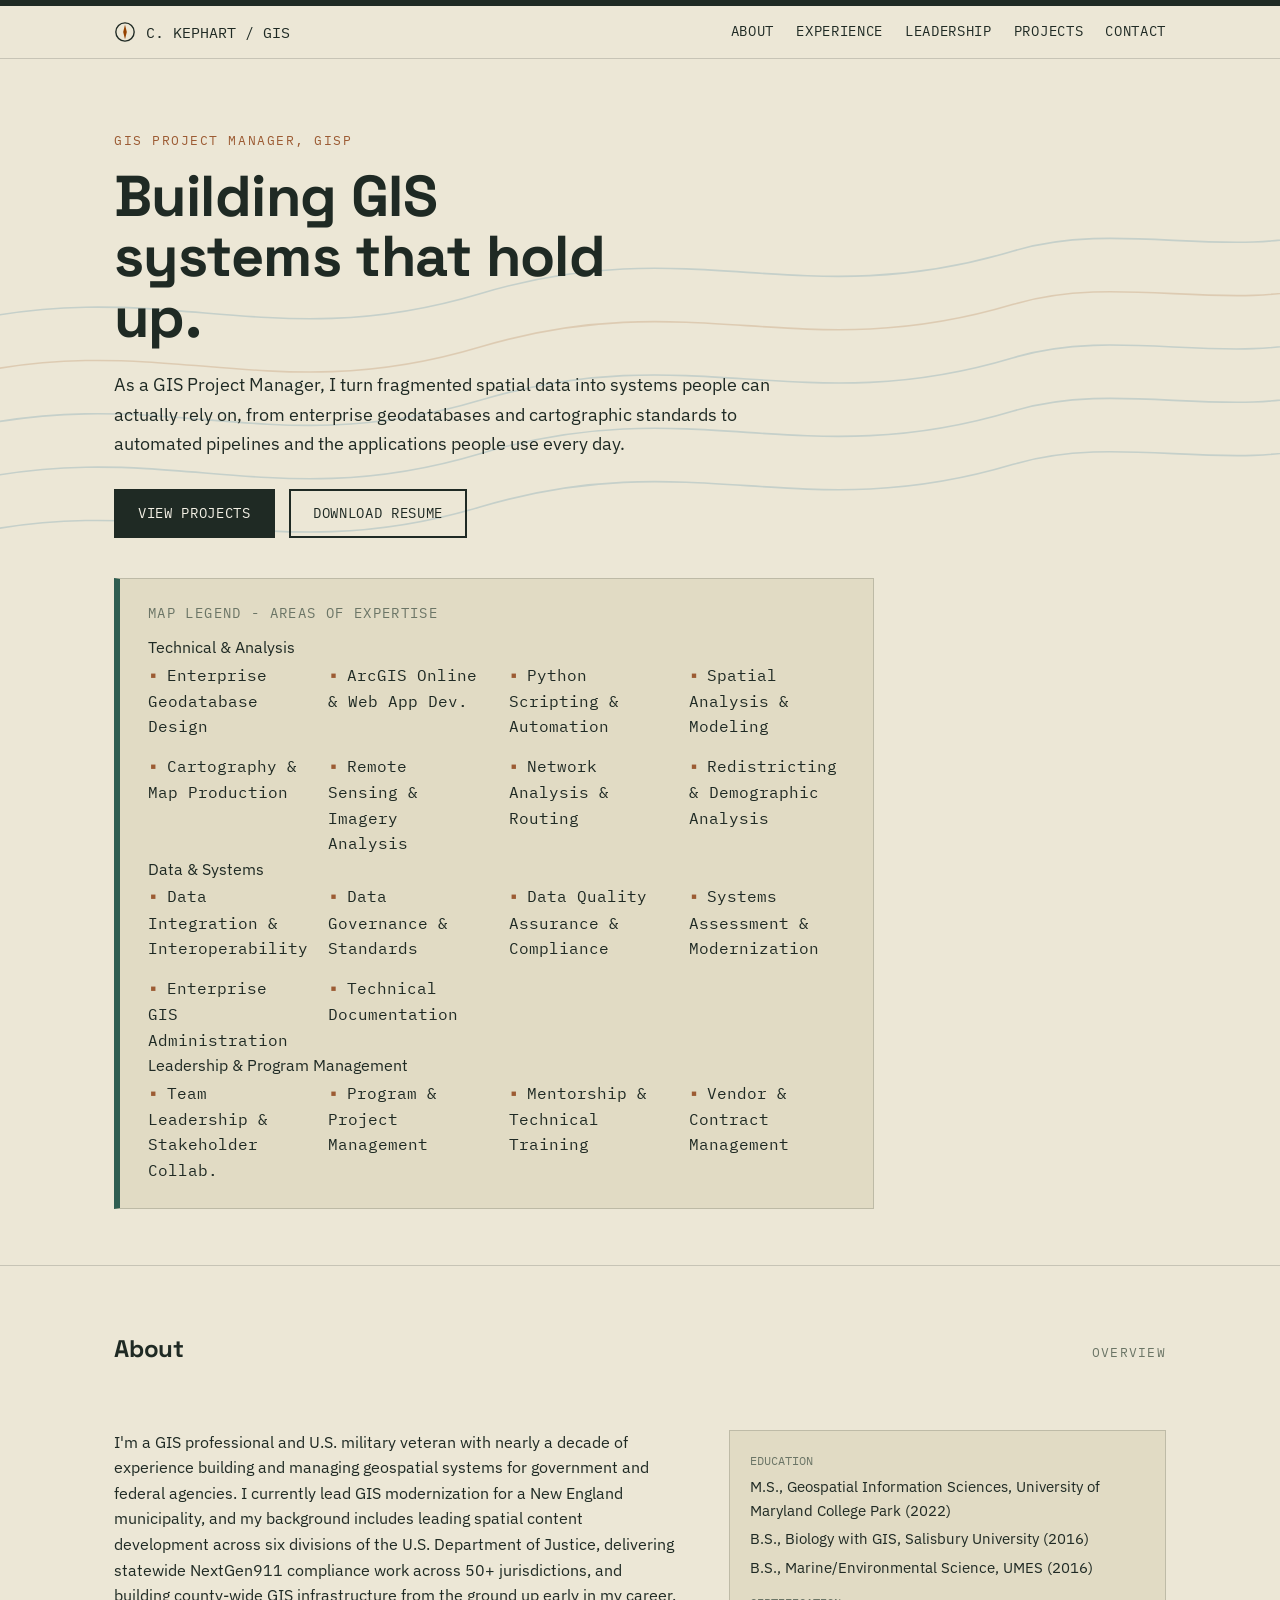
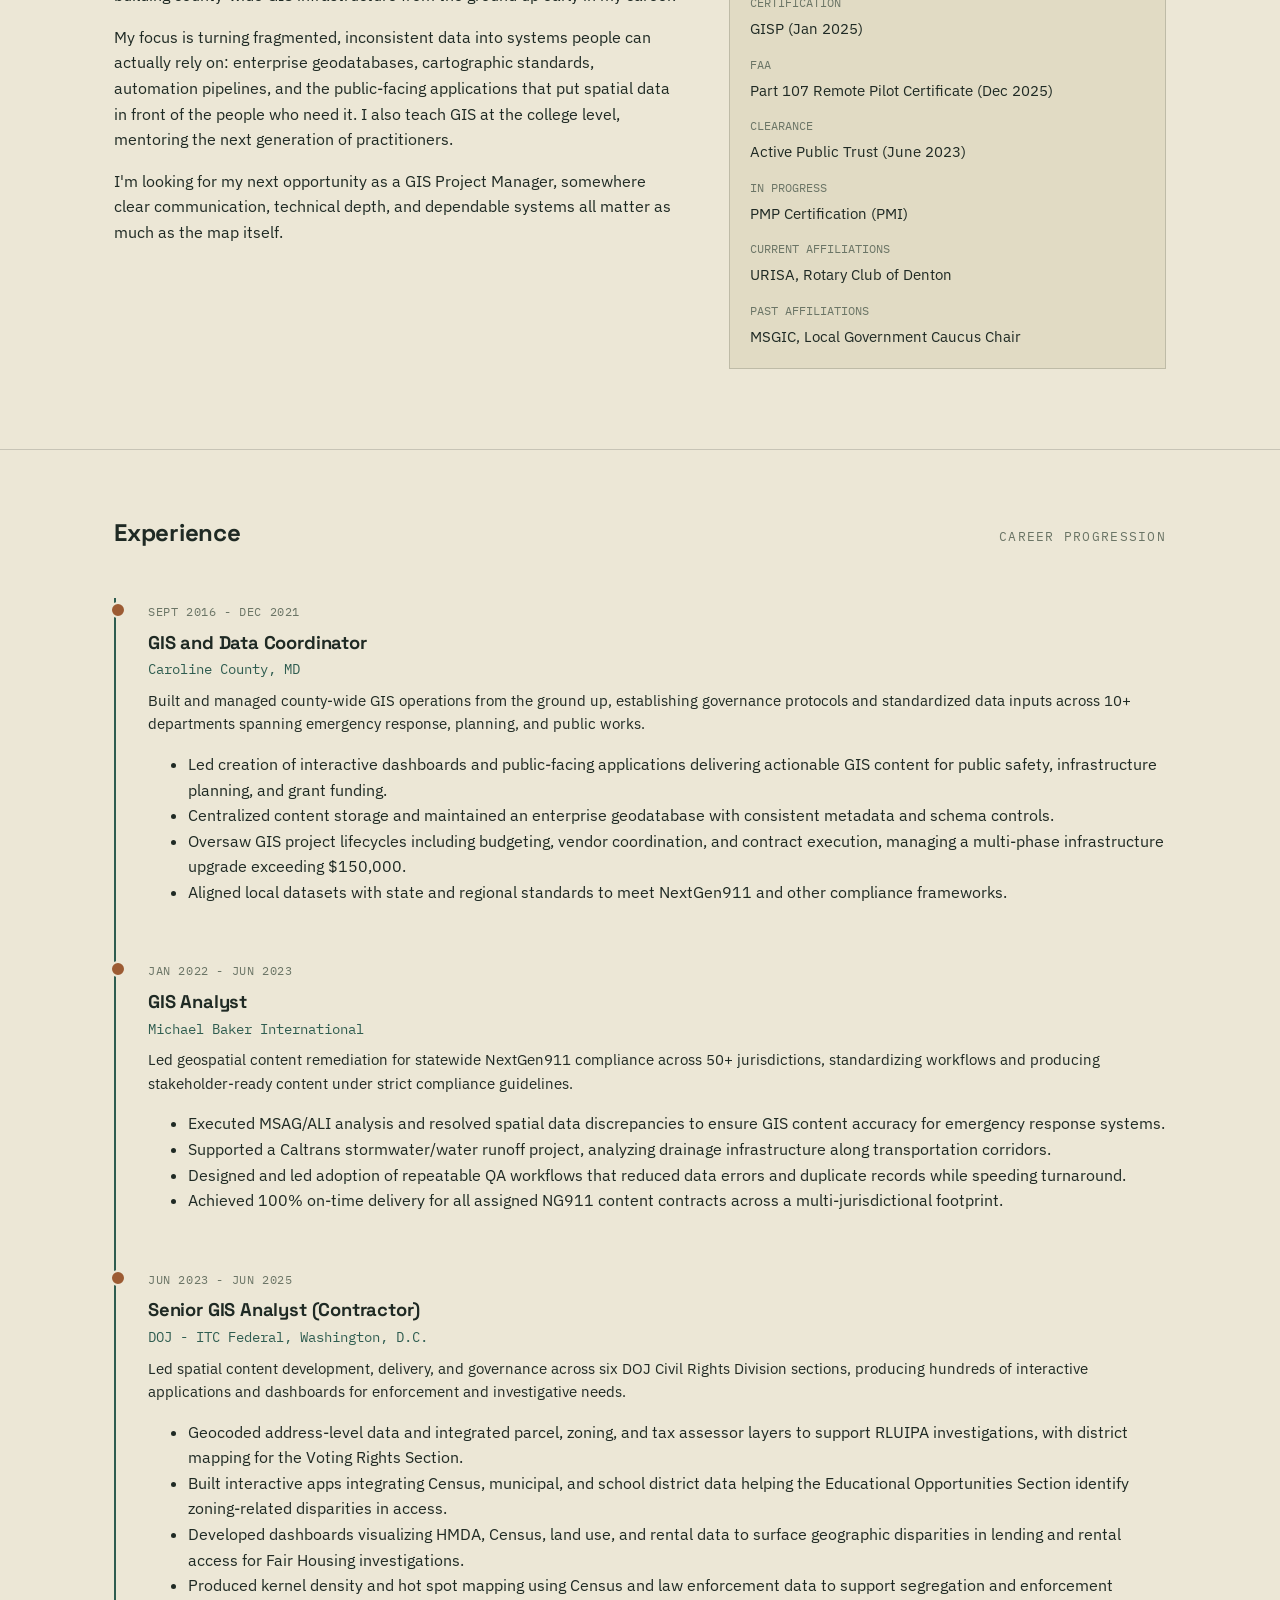
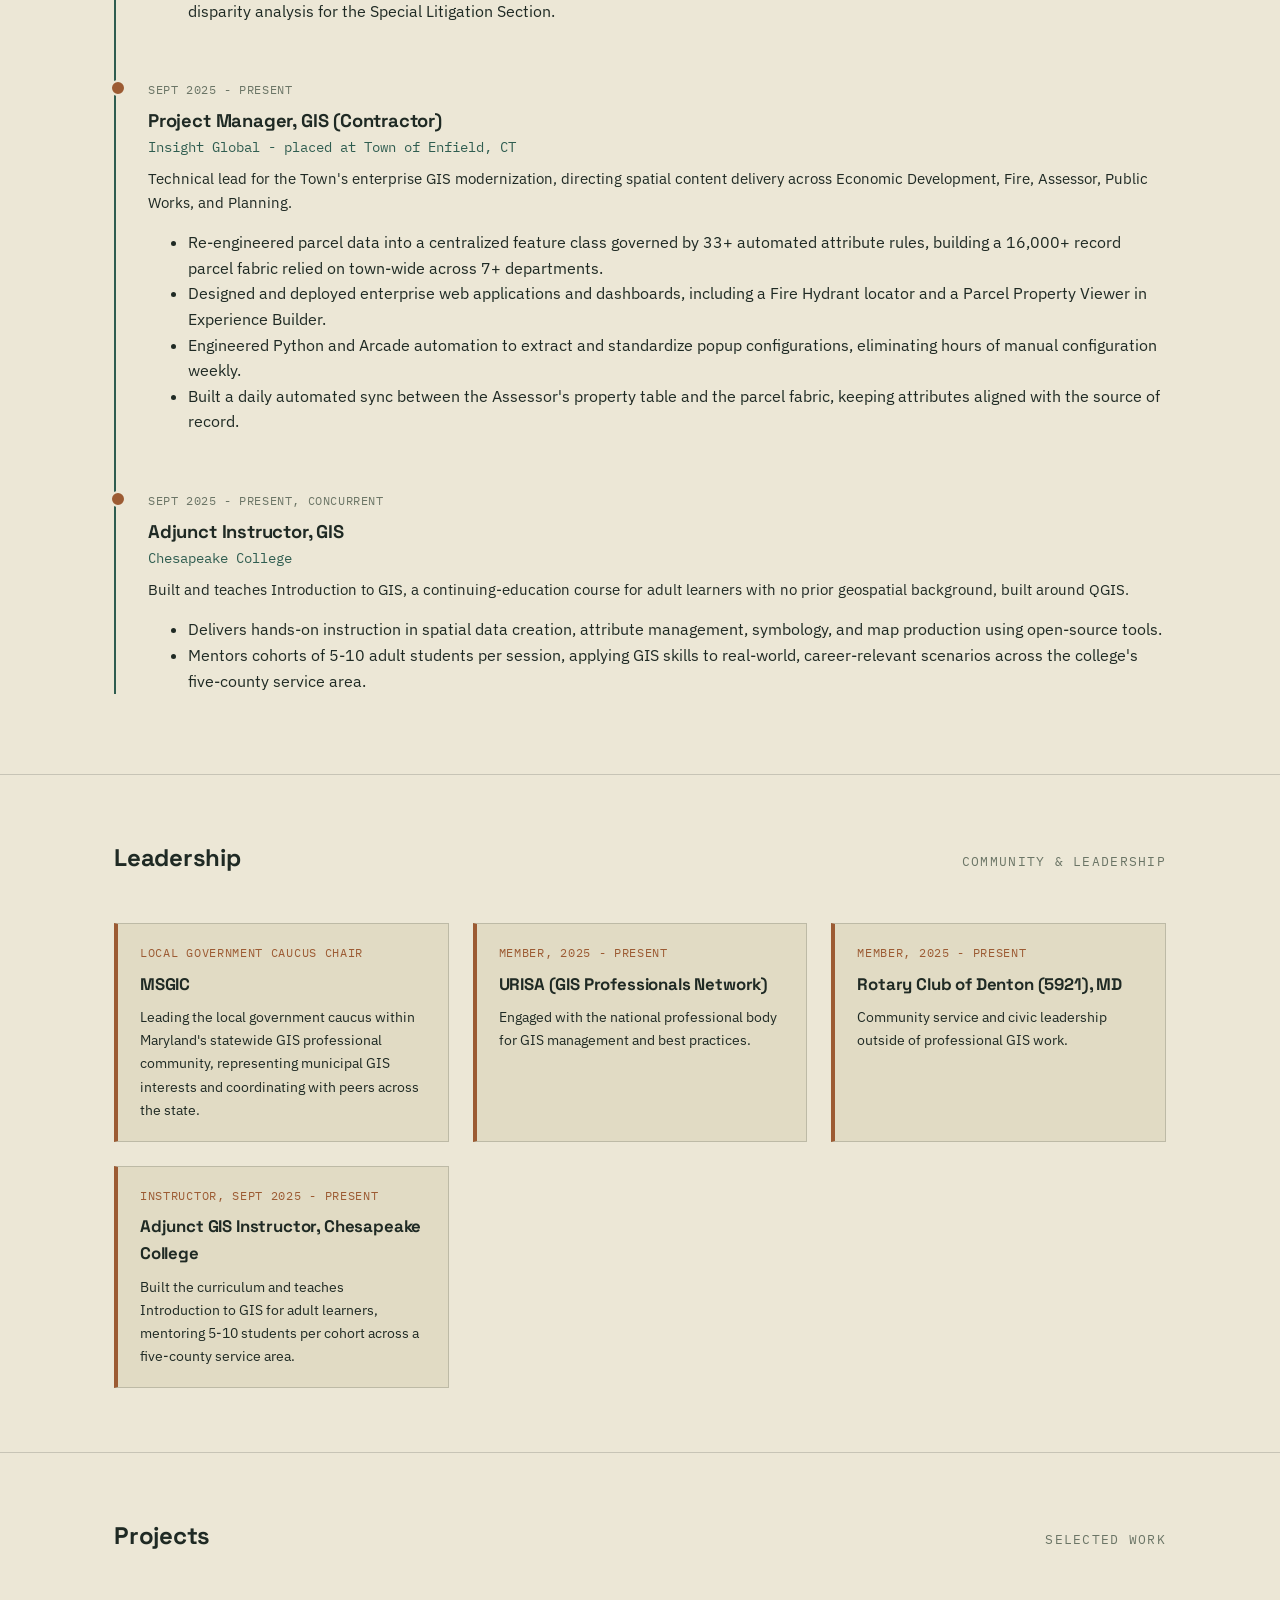
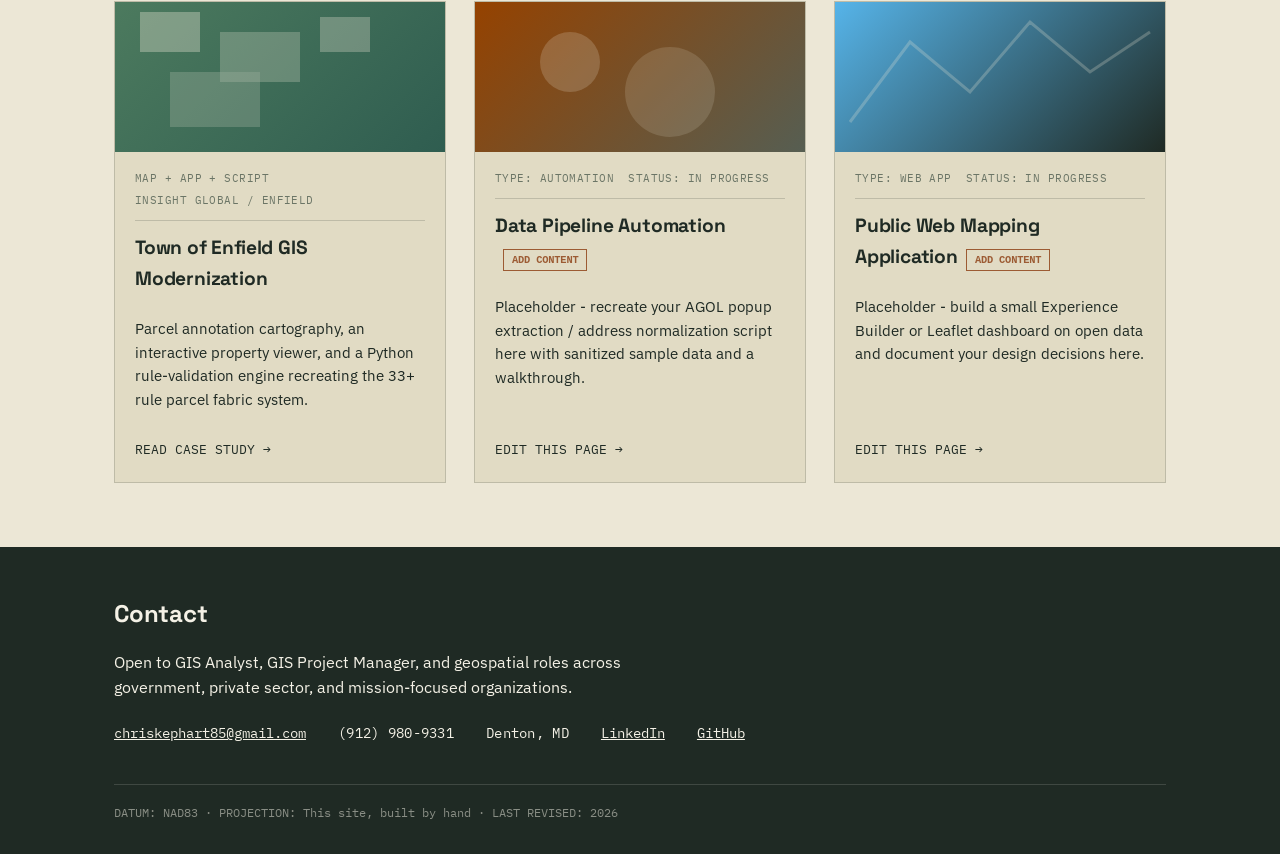
==== commit 7db0d465: "Add files via upload" ====
--- a/index.html
+++ b/index.html
@@ -13,13 +13,13 @@
 
 <div class="chart-frame">
   <nav class="wrap">
-    <div class="brand">
+    <a href="#" class="brand" style="text-decoration:none;">
       <svg class="compass" viewBox="0 0 24 24" fill="none" xmlns="http://www.w3.org/2000/svg">
         <circle cx="12" cy="12" r="10" stroke="#1F2A24" stroke-width="1.5"/>
-        <path d="M12 4L14 12L12 20L10 12L12 4Z" fill="#9C5B33"/>
+        <path d="M12 4L14 12L12 20L10 12L12 4Z" fill="#954200"/>
       </svg>
       C. KEPHART / GIS
-    </div>
+    </a>
     <div class="nav-links">
       <a href="#about">About</a>
       <a href="#experience">Experience</a>
@@ -32,32 +32,52 @@
 
 <header class="hero">
   <svg class="contour-bg" viewBox="0 0 1200 500" preserveAspectRatio="none" xmlns="http://www.w3.org/2000/svg">
-    <path d="M-50,450 C150,400 250,480 450,420 C650,360 750,440 950,380 C1050,350 1150,390 1250,360" stroke="#2F5D50" stroke-width="1.5" fill="none"/>
-    <path d="M-50,400 C150,350 250,430 450,370 C650,310 750,390 950,330 C1050,300 1150,340 1250,310" stroke="#2F5D50" stroke-width="1.5" fill="none"/>
-    <path d="M-50,350 C150,300 250,380 450,320 C650,260 750,340 950,280 C1050,250 1150,290 1250,260" stroke="#2F5D50" stroke-width="1.5" fill="none"/>
-    <path d="M-50,300 C150,250 250,330 450,270 C650,210 750,290 950,230 C1050,200 1150,240 1250,210" stroke="#9C5B33" stroke-width="1.5" fill="none"/>
-    <path d="M-50,250 C150,200 250,280 450,220 C650,160 750,240 950,180 C1050,150 1150,190 1250,160" stroke="#2F5D50" stroke-width="1.5" fill="none"/>
+    <path d="M-50,450 C150,400 250,480 450,420 C650,360 750,440 950,380 C1050,350 1150,390 1250,360" stroke="#005B8E" stroke-width="1.5" fill="none"/>
+    <path d="M-50,400 C150,350 250,430 450,370 C650,310 750,390 950,330 C1050,300 1150,340 1250,310" stroke="#005B8E" stroke-width="1.5" fill="none"/>
+    <path d="M-50,350 C150,300 250,380 450,320 C650,260 750,340 950,280 C1050,250 1150,290 1250,260" stroke="#005B8E" stroke-width="1.5" fill="none"/>
+    <path d="M-50,300 C150,250 250,330 450,270 C650,210 750,290 950,230 C1050,200 1150,240 1250,210" stroke="#954200" stroke-width="1.5" fill="none"/>
+    <path d="M-50,250 C150,200 250,280 450,220 C650,160 750,240 950,180 C1050,150 1150,190 1250,160" stroke="#005B8E" stroke-width="1.5" fill="none"/>
   </svg>
   <div class="wrap">
     <div class="eyebrow">GIS Project Manager, GISP</div>
-    <h1>Mapping problems into decisions.</h1>
-    <p class="lede">I lead GIS initiatives and design scalable spatial systems that support cross-functional teams, from enterprise geodatabases and cartographic standards to automated data pipelines and public-facing web applications.</p>
+    <h1>Building GIS systems that hold up.</h1>
+    <p class="lede">As a GIS Project Manager, I turn fragmented spatial data into systems people can actually rely on, from enterprise geodatabases and cartographic standards to automated pipelines and the applications people use every day.</p>
     <div class="hero-actions">
       <a href="#projects" class="btn">View Projects</a>
       <a href="assets/resume.pdf" class="btn btn-outline">Download Resume</a>
     </div>
 
     <div class="legend-box legend-box-large">
-      <div class="legend-title">Map Legend - Core Capabilities</div>
+      <div class="legend-title">Map Legend - Areas of Expertise</div>
+
+      <div class="legend-subtitle">Technical &amp; Analysis</div>
       <div class="legend-grid legend-grid-large">
-        <span>ArcGIS Pro / Enterprise</span>
-        <span>Python &amp; ArcPy</span>
-        <span>Cartographic Design</span>
-        <span>Web App Development</span>
-        <span>Data Automation</span>
-        <span>Drone / UAS Mapping (Part 107)</span>
-        <span>Parcel &amp; Address Data</span>
-        <span>Project Management</span>
+        <span>Enterprise Geodatabase Design</span>
+        <span>ArcGIS Online &amp; Web App Dev.</span>
+        <span>Python Scripting &amp; Automation</span>
+        <span>Spatial Analysis &amp; Modeling</span>
+        <span>Cartography &amp; Map Production</span>
+        <span>Remote Sensing &amp; Imagery Analysis</span>
+        <span>Network Analysis &amp; Routing</span>
+        <span>Redistricting &amp; Demographic Analysis</span>
+      </div>
+
+      <div class="legend-subtitle">Data &amp; Systems</div>
+      <div class="legend-grid legend-grid-large">
+        <span>Data Integration &amp; Interoperability</span>
+        <span>Data Governance &amp; Standards</span>
+        <span>Data Quality Assurance &amp; Compliance</span>
+        <span>Systems Assessment &amp; Modernization</span>
+        <span>Enterprise GIS Administration</span>
+        <span>Technical Documentation</span>
+      </div>
+
+      <div class="legend-subtitle">Leadership &amp; Program Management</div>
+      <div class="legend-grid legend-grid-large">
+        <span>Team Leadership &amp; Stakeholder Collab.</span>
+        <span>Program &amp; Project Management</span>
+        <span>Mentorship &amp; Technical Training</span>
+        <span>Vendor &amp; Contract Management</span>
       </div>
     </div>
   </div>
@@ -71,9 +91,9 @@
     </div>
     <div class="about-grid">
       <div>
-        <p>I'm a GIS professional and U.S. military veteran currently leading geospatial projects for local government. My background spans municipal government, federal contracting, and engineering consulting, giving me a wide view of how GIS systems get built, used, and maintained across very different environments.</p>
-        <p>My focus is turning fragmented, inconsistent data into systems people can actually rely on, from data models and cartographic standards to automation and public-facing applications. I also teach GIS at the college level, translating that same hands-on experience into instruction for people entering the field.</p>
-        <p>I'm looking for my next opportunity as a GIS Project Manager, somewhere clear communication and dependable systems matter as much as the map itself.</p>
+        <p>I'm a GIS professional and U.S. military veteran with nearly a decade of experience building and managing geospatial systems for government and federal agencies. I currently lead GIS modernization for a New England municipality, and my background includes leading spatial content development across six divisions of the U.S. Department of Justice, delivering statewide NextGen911 compliance work across 50+ jurisdictions, and building county-wide GIS infrastructure from the ground up early in my career.</p>
+        <p>My focus is turning fragmented, inconsistent data into systems people can actually rely on: enterprise geodatabases, cartographic standards, automation pipelines, and the public-facing applications that put spatial data in front of the people who need it. I also teach GIS at the college level, mentoring the next generation of practitioners.</p>
+        <p>I'm looking for my next opportunity as a GIS Project Manager, somewhere clear communication, technical depth, and dependable systems all matter as much as the map itself.</p>
       </div>
       <dl class="credentials">
         <dt>Education</dt>
@@ -106,38 +126,66 @@
     <div class="timeline">
 
       <div class="timeline-item">
-        <span class="role-date">Sept 2016 – Dec 2021</span>
+        <span class="role-date">Sept 2016 - Dec 2021</span>
         <h3>GIS and Data Coordinator</h3>
         <span class="employer">Caroline County, MD</span>
-        <p>Built and managed county-wide GIS operations from the ground up, establishing governance protocols and standardized data inputs across 10+ departments. Led interactive dashboards for public safety and infrastructure planning, oversaw a multi-phase GIS infrastructure upgrade exceeding $150,000 including budgeting and vendor coordination, and aligned local datasets to NextGen911 and state/regional standards.</p>
-      </div>
-
-      <div class="timeline-item">
-        <span class="role-date">Jan 2022 – Jun 2023</span>
+        <p>Built and managed county-wide GIS operations from the ground up, establishing governance protocols and standardized data inputs across 10+ departments spanning emergency response, planning, and public works.</p>
+        <ul>
+          <li>Led creation of interactive dashboards and public-facing applications delivering actionable GIS content for public safety, infrastructure planning, and grant funding.</li>
+          <li>Centralized content storage and maintained an enterprise geodatabase with consistent metadata and schema controls.</li>
+          <li>Oversaw GIS project lifecycles including budgeting, vendor coordination, and contract execution, managing a multi-phase infrastructure upgrade exceeding $150,000.</li>
+          <li>Aligned local datasets with state and regional standards to meet NextGen911 and other compliance frameworks.</li>
+        </ul>
+      </div>
+
+      <div class="timeline-item">
+        <span class="role-date">Jan 2022 - Jun 2023</span>
         <h3>GIS Analyst</h3>
         <span class="employer">Michael Baker International</span>
-        <p>Led geospatial content remediation for statewide NextGen911 compliance across 50+ jurisdictions. Designed and led adoption of repeatable QA workflows that reduced data errors and sped turnaround, and achieved 100% on-time delivery across a multi-jurisdictional NG911 contract footprint.</p>
-      </div>
-
-      <div class="timeline-item">
-        <span class="role-date">Jun 2023 – Jun 2025</span>
+        <p>Led geospatial content remediation for statewide NextGen911 compliance across 50+ jurisdictions, standardizing workflows and producing stakeholder-ready content under strict compliance guidelines.</p>
+        <ul>
+          <li>Executed MSAG/ALI analysis and resolved spatial data discrepancies to ensure GIS content accuracy for emergency response systems.</li>
+          <li>Supported a Caltrans stormwater/water runoff project, analyzing drainage infrastructure along transportation corridors.</li>
+          <li>Designed and led adoption of repeatable QA workflows that reduced data errors and duplicate records while speeding turnaround.</li>
+          <li>Achieved 100% on-time delivery for all assigned NG911 content contracts across a multi-jurisdictional footprint.</li>
+        </ul>
+      </div>
+
+      <div class="timeline-item">
+        <span class="role-date">Jun 2023 - Jun 2025</span>
         <h3>Senior GIS Analyst (Contractor)</h3>
         <span class="employer">DOJ - ITC Federal, Washington, D.C.</span>
-        <p>Led spatial content development and governance across six DOJ Civil Rights Division sections, producing hundreds of interactive applications and dashboards supporting RLUIPA, Fair Housing, Voting Rights, Educational Opportunities, Disability Rights, and Special Litigation investigations - integrating Census, HMDA, zoning, and law enforcement data into evidence-based enforcement tools.</p>
-      </div>
-
-      <div class="timeline-item">
-        <span class="role-date">Sept 2025 – Present</span>
+        <p>Led spatial content development, delivery, and governance across six DOJ Civil Rights Division sections, producing hundreds of interactive applications and dashboards for enforcement and investigative needs.</p>
+        <ul>
+          <li>Geocoded address-level data and integrated parcel, zoning, and tax assessor layers to support RLUIPA investigations, with district mapping for the Voting Rights Section.</li>
+          <li>Built interactive apps integrating Census, municipal, and school district data helping the Educational Opportunities Section identify zoning-related disparities in access.</li>
+          <li>Developed dashboards visualizing HMDA, Census, land use, and rental data to surface geographic disparities in lending and rental access for Fair Housing investigations.</li>
+          <li>Produced kernel density and hot spot mapping using Census and law enforcement data to support segregation and enforcement disparity analysis for the Special Litigation Section.</li>
+        </ul>
+      </div>
+
+      <div class="timeline-item">
+        <span class="role-date">Sept 2025 - Present</span>
         <h3>Project Manager, GIS (Contractor)</h3>
         <span class="employer">Insight Global - placed at Town of Enfield, CT</span>
-        <p>Technical lead for the Town's enterprise GIS modernization across 7+ departments. Re-engineered parcel data into a centralized feature class governed by 33+ automated attribute rules, building a 16,000+ record parcel fabric now relied on town-wide. Designed and deployed enterprise web apps and dashboards, engineered Python/Arcade automation that eliminated hours of manual configuration weekly, and built a daily automated sync between the Assessor's property table and the parcel fabric.</p>
-      </div>
-
-      <div class="timeline-item">
-        <span class="role-date">Sept 2025 – Present, concurrent</span>
+        <p>Technical lead for the Town's enterprise GIS modernization, directing spatial content delivery across Economic Development, Fire, Assessor, Public Works, and Planning.</p>
+        <ul>
+          <li>Re-engineered parcel data into a centralized feature class governed by 33+ automated attribute rules, building a 16,000+ record parcel fabric relied on town-wide across 7+ departments.</li>
+          <li>Designed and deployed enterprise web applications and dashboards, including a Fire Hydrant locator and a Parcel Property Viewer in Experience Builder.</li>
+          <li>Engineered Python and Arcade automation to extract and standardize popup configurations, eliminating hours of manual configuration weekly.</li>
+          <li>Built a daily automated sync between the Assessor's property table and the parcel fabric, keeping attributes aligned with the source of record.</li>
+        </ul>
+      </div>
+
+      <div class="timeline-item">
+        <span class="role-date">Sept 2025 - Present, concurrent</span>
         <h3>Adjunct Instructor, GIS</h3>
         <span class="employer">Chesapeake College</span>
-        <p>Built and teaches Introduction to GIS, a continuing-education course for adult learners with no prior geospatial background, built around QGIS. Mentors cohorts of 5-10 students per session across the college's five-county service area, translating technical GIS practice into accessible, career-relevant instruction.</p>
+        <p>Built and teaches Introduction to GIS, a continuing-education course for adult learners with no prior geospatial background, built around QGIS.</p>
+        <ul>
+          <li>Delivers hands-on instruction in spatial data creation, attribute management, symbology, and map production using open-source tools.</li>
+          <li>Mentors cohorts of 5-10 adult students per session, applying GIS skills to real-world, career-relevant scenarios across the college's five-county service area.</li>
+        </ul>
       </div>
 
     </div>
@@ -204,7 +252,7 @@
       </a>
 
       <a class="sheet" href="projects/template.html" style="text-decoration:none; color:inherit;">
-        <div class="sheet-thumb" style="background:linear-gradient(135deg,#9C5B33,#6B7566);">
+        <div class="sheet-thumb" style="background:linear-gradient(135deg,#954200,#565E52);">
           <svg viewBox="0 0 300 150" xmlns="http://www.w3.org/2000/svg">
             <circle cx="80" cy="60" r="30" fill="#ECE7D6" opacity="0.4"/>
             <circle cx="180" cy="90" r="45" fill="#ECE7D6" opacity="0.3"/>
@@ -222,7 +270,7 @@
       </a>
 
       <a class="sheet" href="projects/template.html" style="text-decoration:none; color:inherit;">
-        <div class="sheet-thumb" style="background:linear-gradient(135deg,#4C7A5E,#1F2A24);">
+        <div class="sheet-thumb" style="background:linear-gradient(135deg,#56B4E9,#1F2A24);">
           <svg viewBox="0 0 300 150" xmlns="http://www.w3.org/2000/svg">
             <path d="M0,120 L60,40 L120,90 L180,20 L240,70 L300,30" stroke="#ECE7D6" stroke-width="3" fill="none" opacity="0.5"/>
           </svg>
--- a/css/style.css
+++ b/css/style.css
@@ -215,9 +215,21 @@
   margin-right: 8px;
 }
 
-/* ============================================
-   SECTIONS
-   ============================================ */
+.legend-box-large {
+  max-width: 760px;
+  padding: 24px 28px;
+  border-left-width: 6px;
+}
+.legend-box-large .legend-title {
+  font-size: 0.85rem;
+}
+.legend-grid-large {
+  font-size: 1rem;
+  gap: 12px 24px;
+}
+.legend-grid-large span::before {
+  font-size: 1.1rem;
+}
 section { padding: 64px 0; }
 section + section { border-top: var(--border-hairline); }
 
